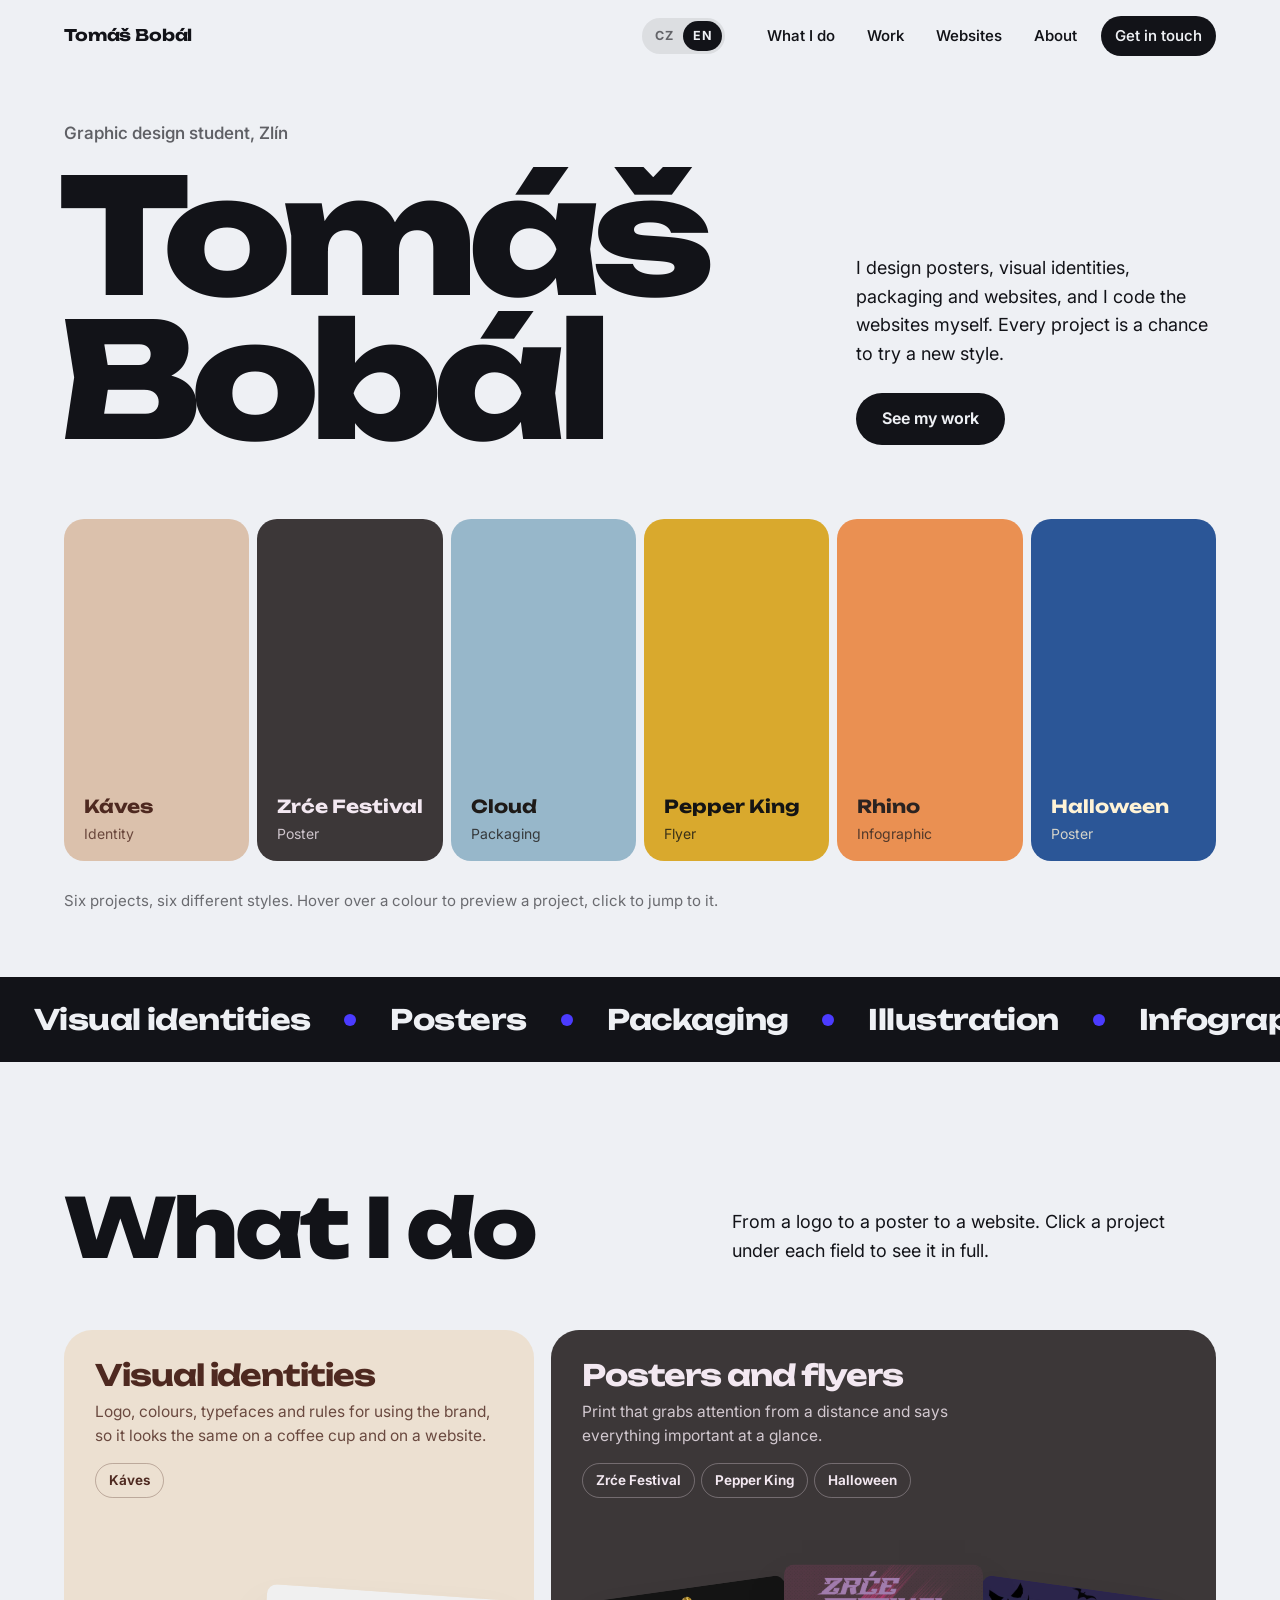
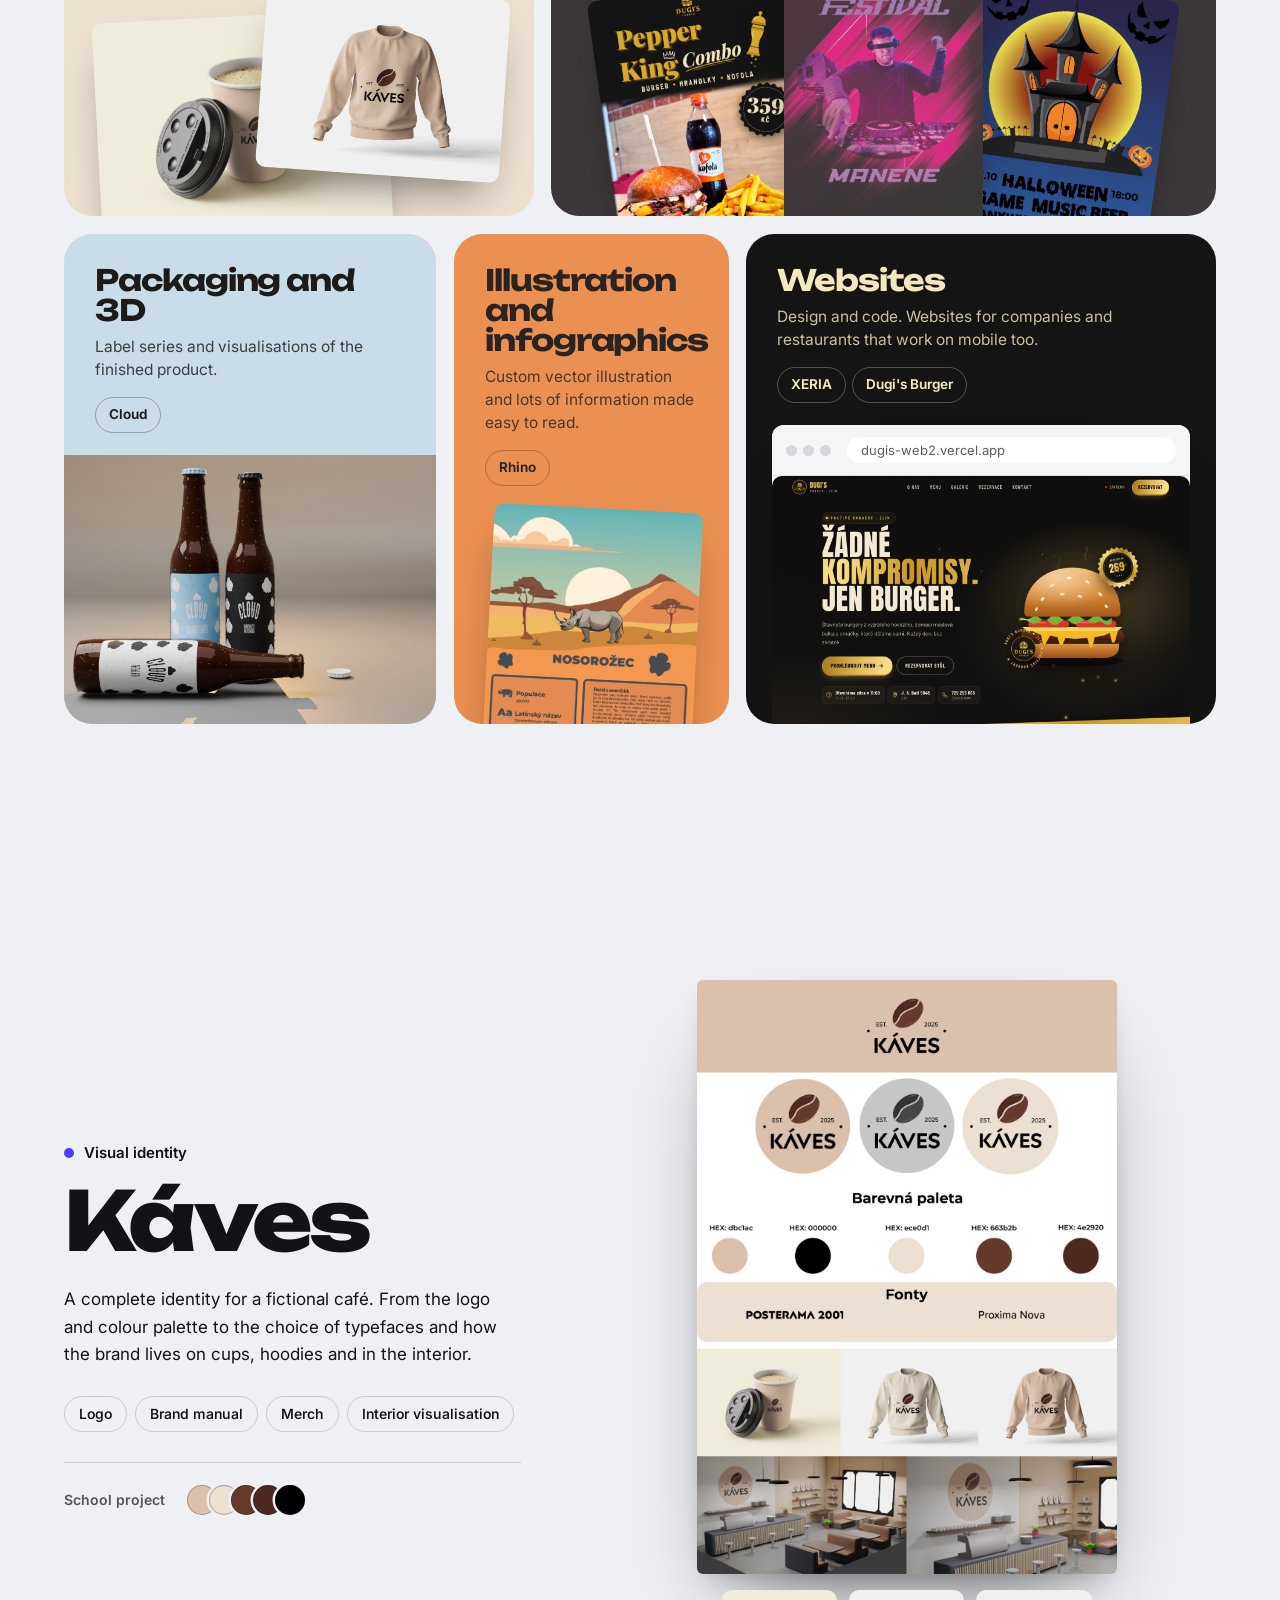
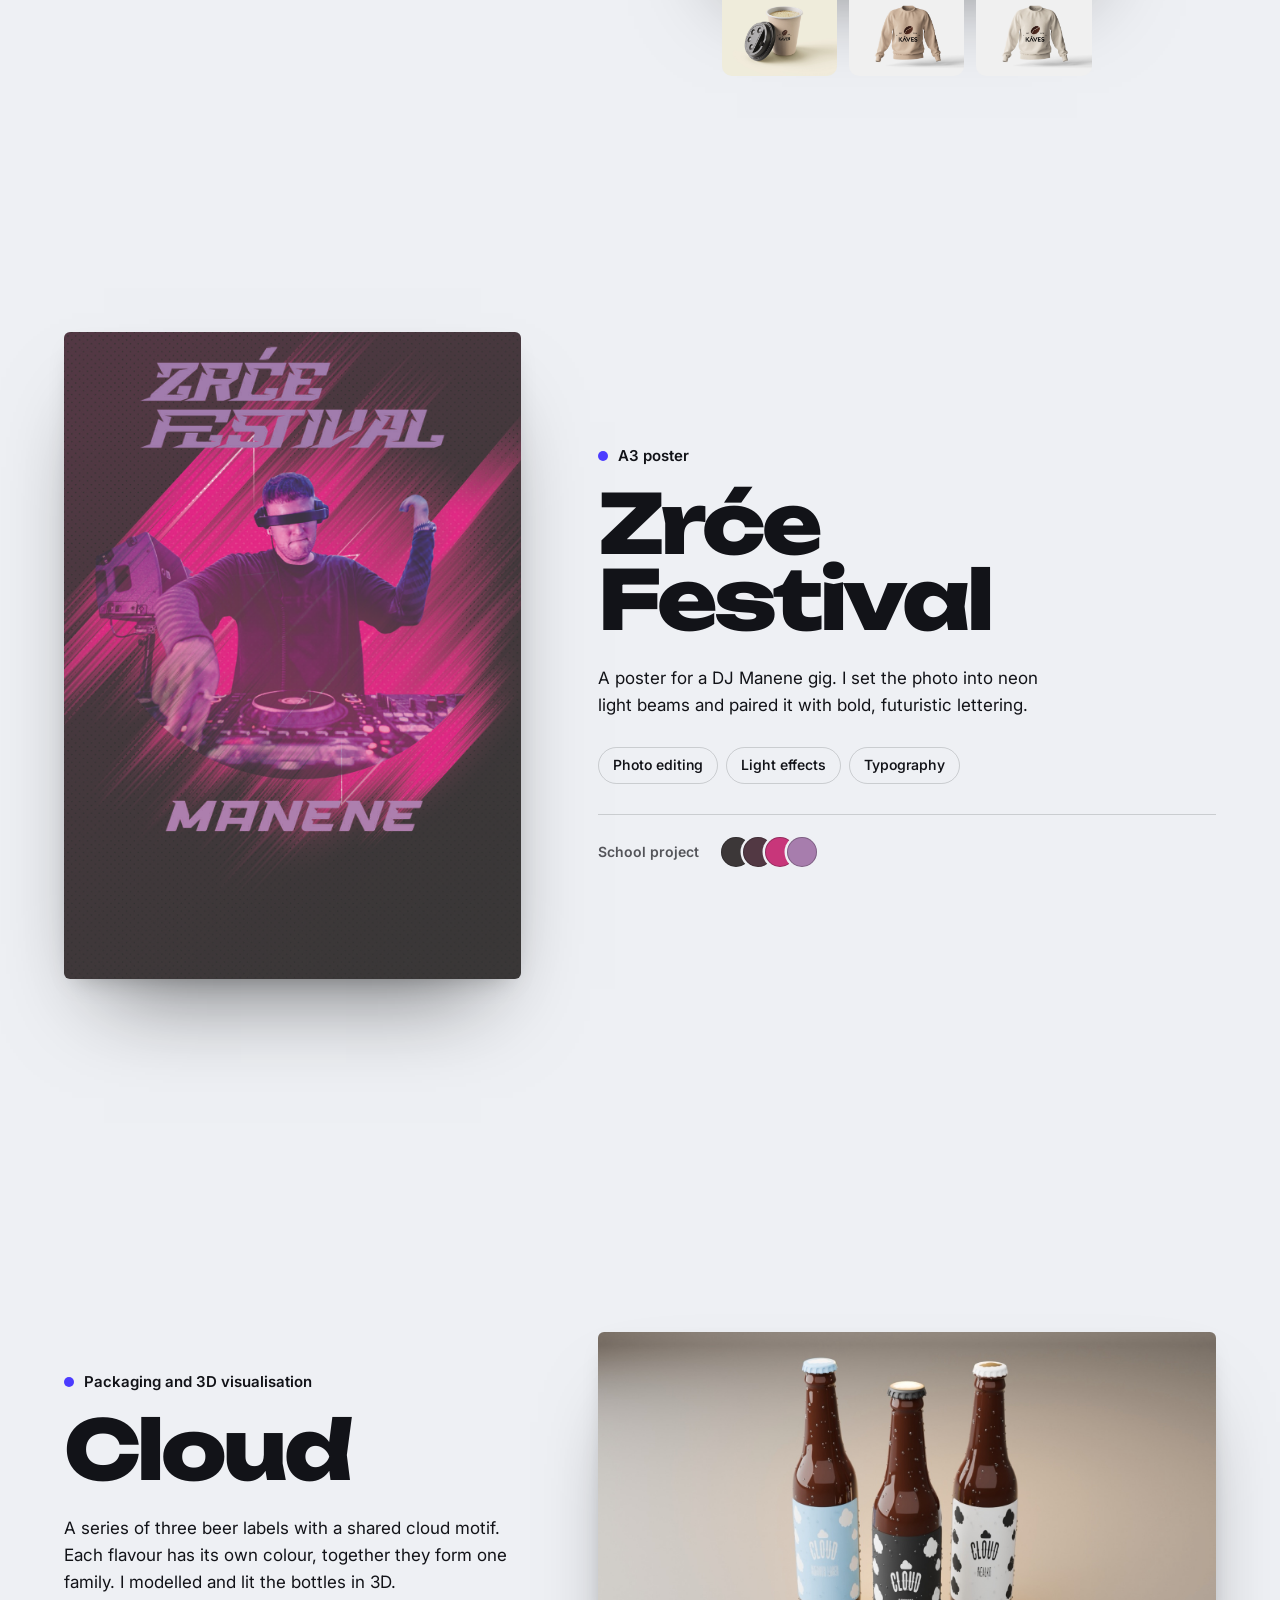
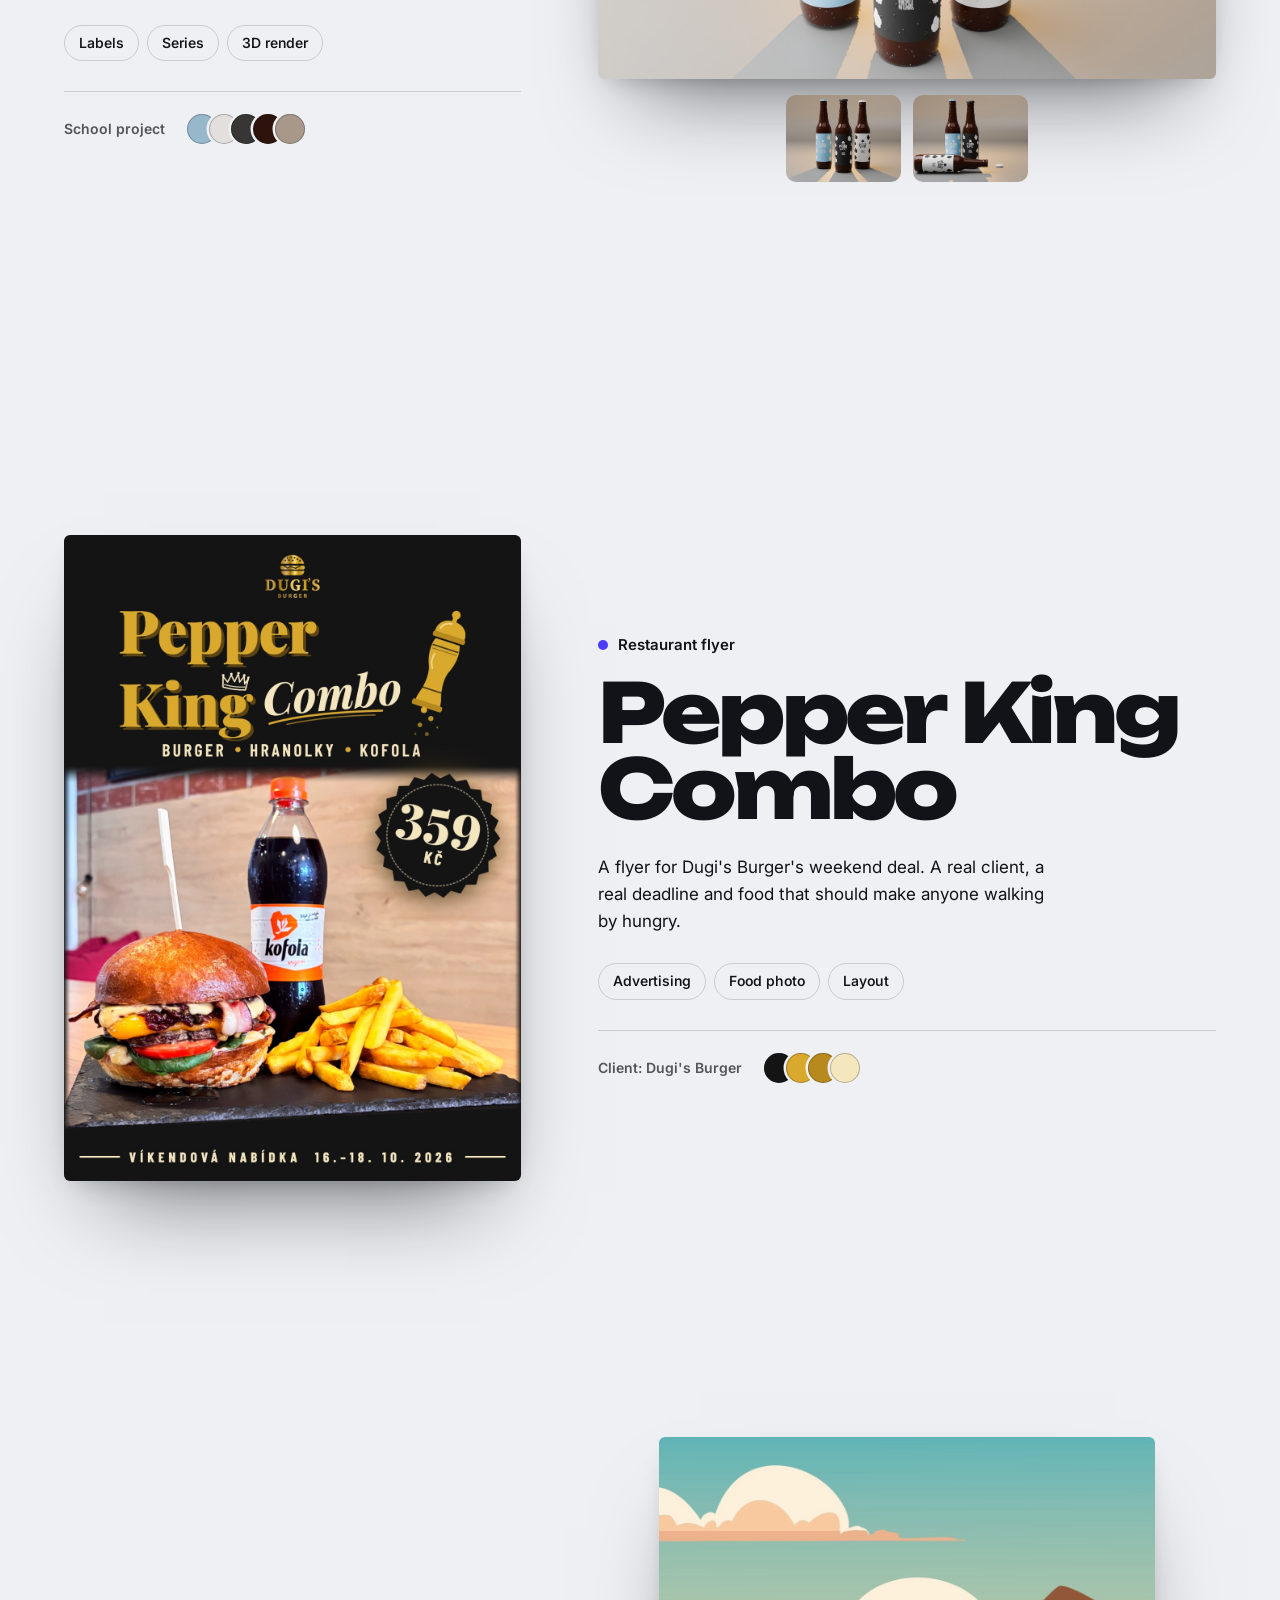
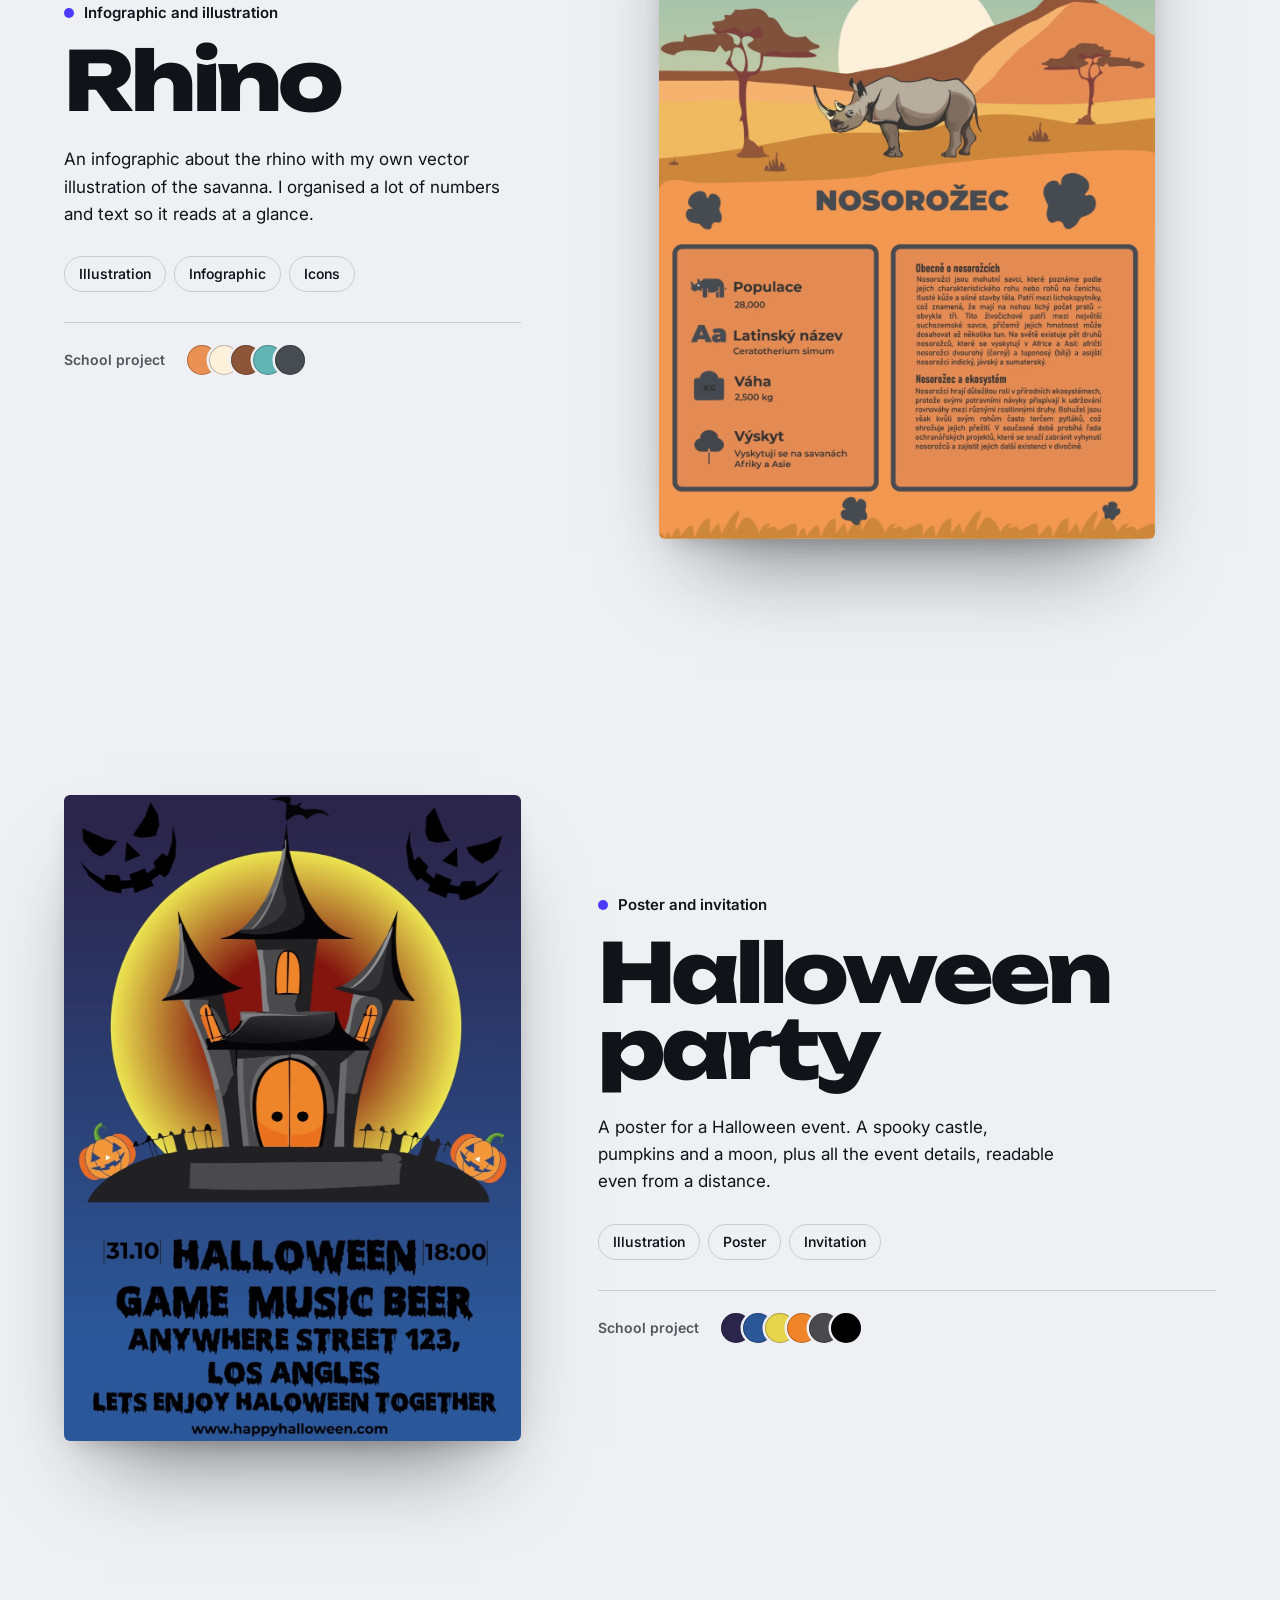
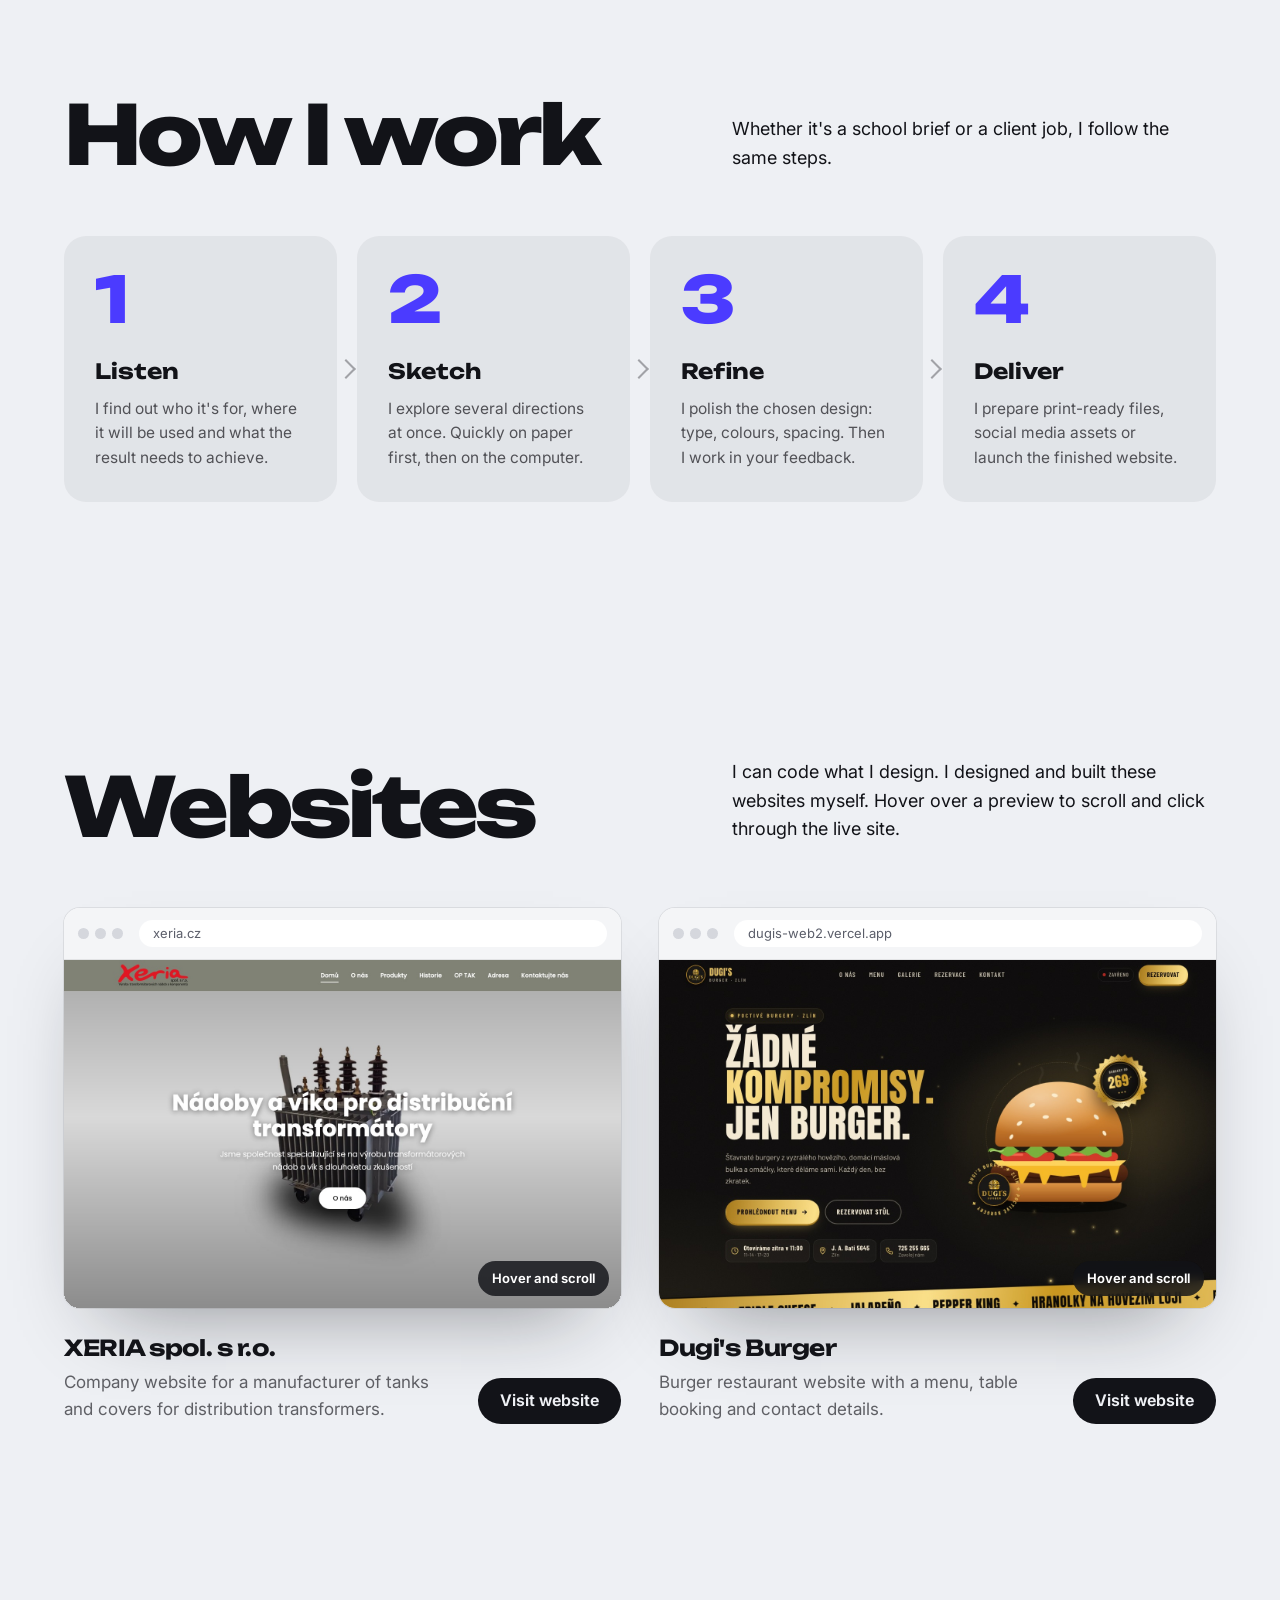
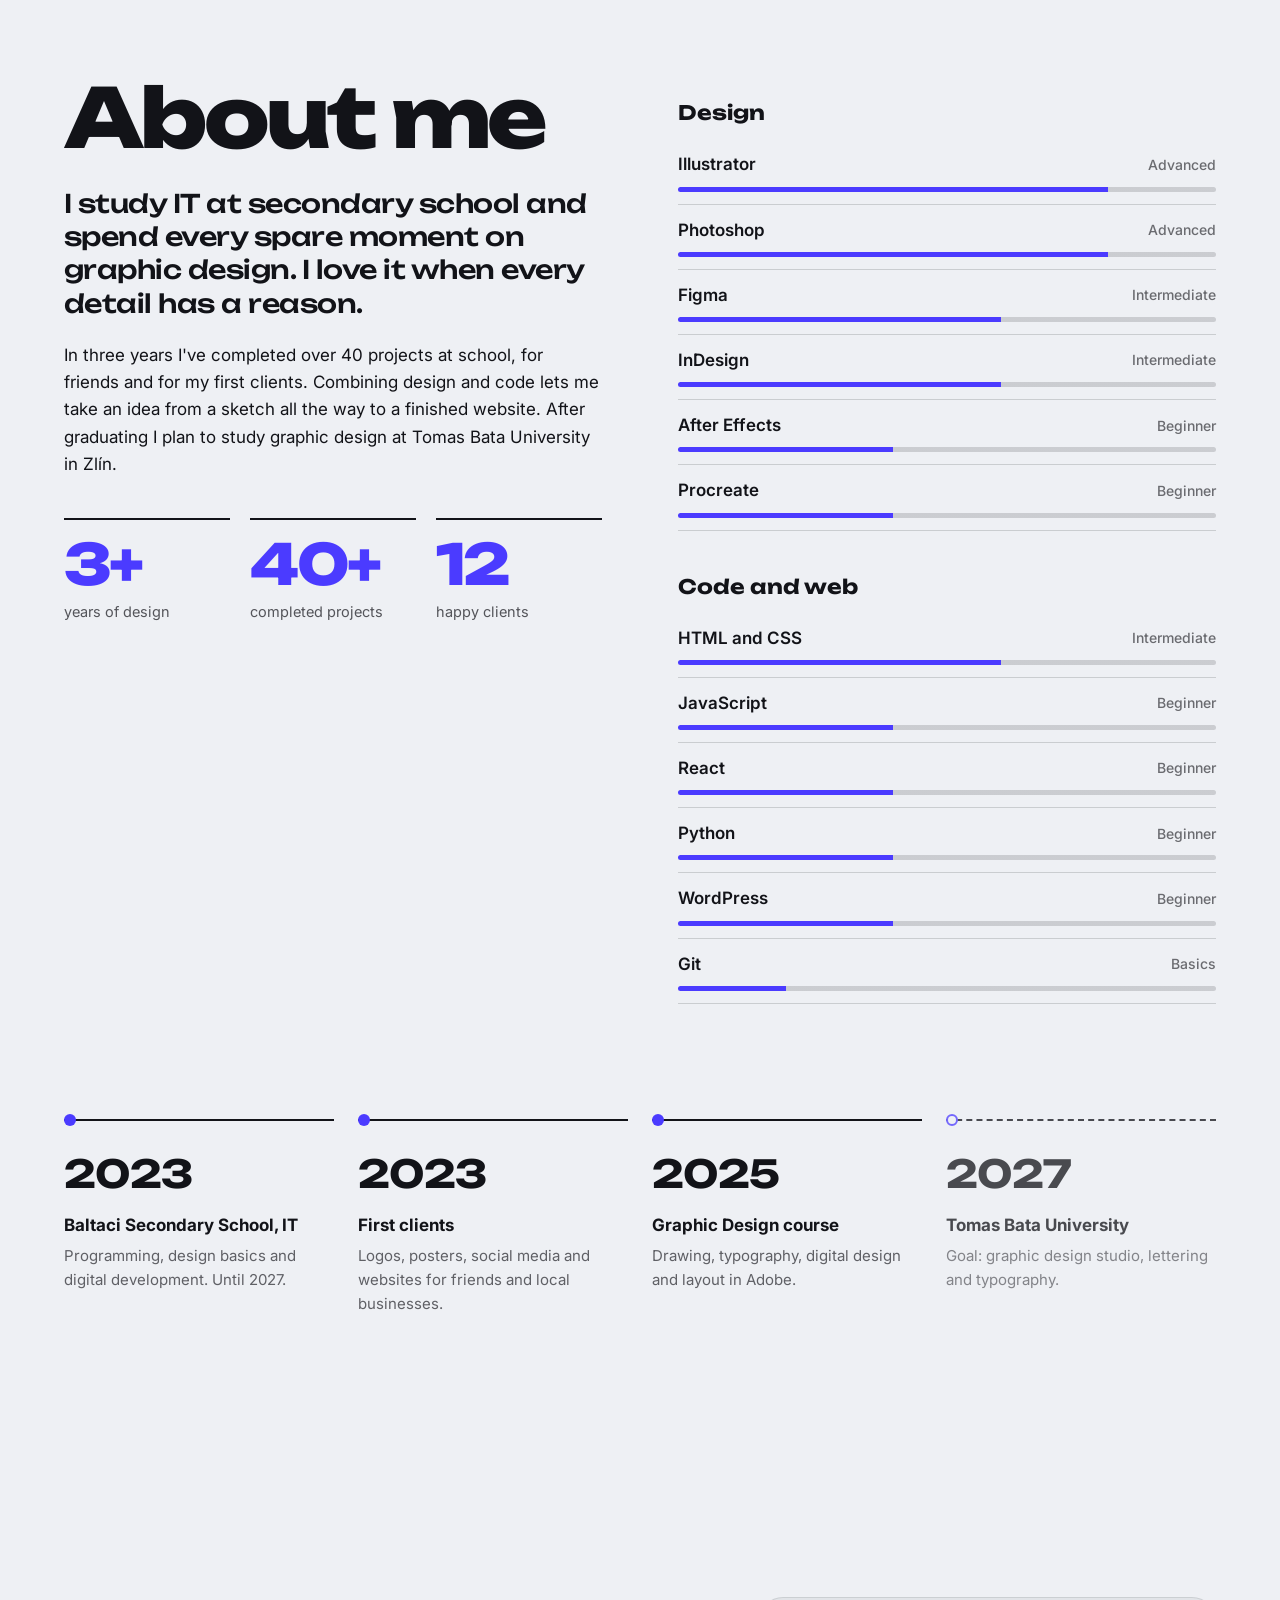
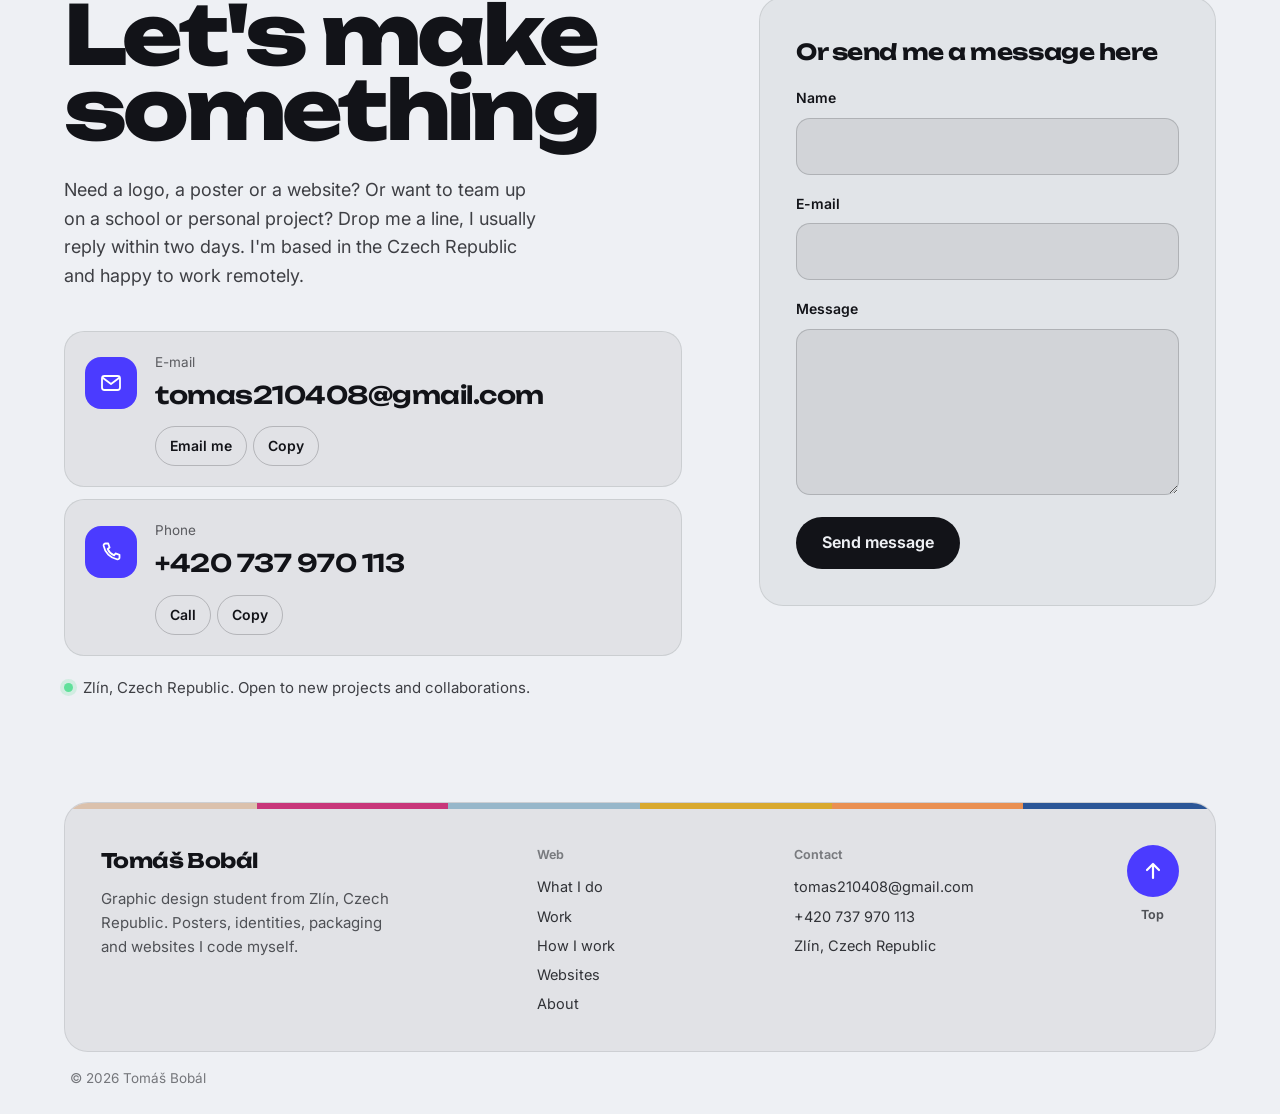
==== en.html @ 4ce82d26 "navigace + en_verze" ====
<!DOCTYPE html>
<html lang="en">
<head>
<meta charset="UTF-8">
<meta name="viewport" content="width=device-width, initial-scale=1.0, viewport-fit=cover">
<title>Tomáš Bobál — graphic design</title>
<meta name="description" content="Portfolio of Tomáš Bobál, a graphic design student from Zlín, Czech Republic: visual identities, posters, packaging and websites.">
<link rel="alternate" hreflang="cs" href="index.html">
<link rel="alternate" hreflang="en" href="en.html">
<link rel="preconnect" href="https://fonts.googleapis.com">
<link rel="preconnect" href="https://fonts.gstatic.com" crossorigin>
<link href="https://fonts.googleapis.com/css2?family=Unbounded:wght@300..900&family=Inter:wght@400..700&display=swap" rel="stylesheet">
<link rel="stylesheet" href="style.css?v=40">
</head>
<body>

<a class="skip" href="#prace">Skip to work</a>

<header class="top">
  <a class="brand" href="#uvod">Tomáš Bobál</a>
  <div class="lang" role="group" aria-label="Language">
    <a href="index.html" lang="cs" hreflang="cs">CZ</a>
    <a href="en.html" class="on" aria-current="true" lang="en">EN</a>
  </div>
  <nav class="nav" aria-label="Main navigation">
    <a href="#co-delam">What I do</a>
    <a href="#prace">Work</a>
    <a href="#weby">Websites</a>
    <a href="#o-mne">About</a>
    <a class="nav-cta" href="#kontakt">Get in touch</a>
  </nav>
</header>

<main>

<!-- ÚVOD -->
<section id="uvod" class="hero" data-bg="#EEF0F4" data-fg="#121318" data-accent="#4B3BFF">
  <div class="hero-top">
    <p class="hero-role">Graphic design student, Zlín</p>
    <h1 class="hero-name" aria-label="Tomáš Bobál">
      <span class="ln"><span>Tomáš</span></span>
      <span class="ln"><span>Bobál</span></span>
    </h1>
    <div class="hero-side">
      <p>I design posters, visual identities, packaging and websites, and I code the websites myself. Every project is a chance to try a new style.</p>
      <a href="#prace" class="btn">See my work</a>
    </div>
  </div>

  <div class="palette" aria-label="Quick project overview">
    <a class="swatch" href="#p-kaves"    style="--c:#DBC1AC; --t:#4E2920; --i:0"><img src="images/web/kaves-mikina1.jpg" alt="" loading="eager"><span class="sw-name">Káves</span><span class="sw-kind">Identity</span></a>
    <a class="swatch" href="#p-festival" style="--c:#3C3738; --t:#F3E8F1; --i:1"><img src="images/web/festival-plakat.jpg" alt=""><span class="sw-name">Zrće Festival</span><span class="sw-kind">Poster</span></a>
    <a class="swatch" href="#p-cloud"    style="--c:#97B7CA; --t:#1E1A18; --i:2"><img src="images/web/pivo1.jpg" alt=""><span class="sw-name">Cloud</span><span class="sw-kind">Packaging</span></a>
    <a class="swatch" href="#p-pepper"   style="--c:#D9A92D; --t:#141414; --i:3"><img src="images/web/pepper-king-combo.jpg" alt=""><span class="sw-name">Pepper King</span><span class="sw-kind">Flyer</span></a>
    <a class="swatch" href="#p-nosorozec" style="--c:#EA9052; --t:#2B2321; --i:4"><img src="images/web/infografika-nosorozec.jpg" alt=""><span class="sw-name">Rhino</span><span class="sw-kind">Infographic</span></a>
    <a class="swatch" href="#p-halloween" style="--c:#2B5697; --t:#FFF3D6; --i:5"><img src="images/web/halloween-plakat.jpg?v=40" alt=""><span class="sw-name">Halloween</span><span class="sw-kind">Poster</span></a>
  </div>
  <p class="palette-note">Six projects, six different styles. Hover over a colour to preview a project, click to jump to it.</p>
</section>

<div class="band" aria-hidden="true">
  <div class="band-track">
    <span>Visual identities</span><span>Posters</span><span>Packaging</span><span>Illustration</span><span>Infographics</span><span>Websites</span><span>Typography</span>
    <span>Visual identities</span><span>Posters</span><span>Packaging</span><span>Illustration</span><span>Infographics</span><span>Websites</span><span>Typography</span>
  </div>
</div>

<!-- CO DĚLÁM -->
<section id="co-delam" class="block" data-bg="#EEF0F4" data-fg="#121318" data-accent="#4B3BFF">
  <div class="block-head">
    <h2>What I do</h2>
    <p>From a logo to a poster to a website. Click a project under each field to see it in full.</p>
  </div>
  <div class="bento">
    <article class="tile t-identity" style="--c:#ECE0D1; --t:#4E2920">
      <div class="tile-text">
        <h3>Visual identities</h3>
        <p>Logo, colours, typefaces and rules for using the brand, so it looks the same on a coffee cup and on a website.</p>
        <div class="tile-links"><a href="#p-kaves">Káves</a></div>
      </div>
      <div class="tile-art" aria-hidden="true">
        <img class="a1" src="images/web/kaves-hrnek.jpg" alt="" loading="lazy">
        <img class="a2" src="images/web/kaves-mikina1.jpg" alt="" loading="lazy">
      </div>
    </article>

    <article class="tile t-posters" style="--c:#3C3738; --t:#F3E8F1">
      <div class="tile-text">
        <h3>Posters and flyers</h3>
        <p>Print that grabs attention from a distance and says everything important at a glance.</p>
        <div class="tile-links"><a href="#p-festival">Zrće Festival</a><a href="#p-pepper">Pepper King</a><a href="#p-halloween">Halloween</a></div>
      </div>
      <div class="tile-art" aria-hidden="true">
        <img class="a1" src="images/web/pepper-king-combo.jpg" alt="" loading="lazy">
        <img class="a2" src="images/web/festival-plakat.jpg" alt="" loading="lazy">
        <img class="a3" src="images/web/halloween-plakat.jpg?v=40" alt="" loading="lazy">
      </div>
    </article>

    <article class="tile t-pack" style="--c:#C9DCE7; --t:#1E1A18">
      <div class="tile-text">
        <h3>Packaging and 3D</h3>
        <p>Label series and visualisations of the finished product.</p>
        <div class="tile-links"><a href="#p-cloud">Cloud</a></div>
      </div>
      <div class="tile-art" aria-hidden="true"><img class="a1" src="images/web/pivo3.jpg" alt="" loading="lazy"></div>
    </article>

    <article class="tile t-illu" style="--c:#EA9052; --t:#2B2321">
      <div class="tile-text">
        <h3>Illustration and infographics</h3>
        <p>Custom vector illustration and lots of information made easy to read.</p>
        <div class="tile-links"><a href="#p-nosorozec">Rhino</a></div>
      </div>
      <div class="tile-art" aria-hidden="true"><img class="a1" src="images/web/infografika-nosorozec.jpg" alt="" loading="lazy"></div>
    </article>

    <article class="tile t-web" style="--c:#141414; --t:#F4E6BE">
      <div class="tile-text">
        <h3>Websites</h3>
        <p>Design and code. Websites for companies and restaurants that work on mobile too.</p>
        <div class="tile-links"><a href="#weby">XERIA</a><a href="#weby">Dugi's Burger</a></div>
      </div>
      <div class="tile-art">
        <div class="site mini">
          <div class="browser">
            <div class="browser-bar"><i></i><i></i><i></i><span class="b-url">dugis-web2.vercel.app</span></div>
            <div class="browser-view"><img class="shot" src="images/web/web-dugis.jpg?v=40" alt="Dugi's Burger website preview" loading="lazy"></div>
          </div>
        </div>
      </div>
    </article>
  </div>
</section>

<!-- PRÁCE -->
<div id="prace">

  <nav class="pnav" aria-label="Projects">
    <a href="#p-kaves" style="--c:#663B2B"><span>Káves</span></a>
    <a href="#p-festival" style="--c:#C8367A"><span>Zrće Festival</span></a>
    <a href="#p-cloud" style="--c:#97B7CA"><span>Cloud</span></a>
    <a href="#p-pepper" style="--c:#D9A92D"><span>Pepper King</span></a>
    <a href="#p-nosorozec" style="--c:#EA9052"><span>Rhino</span></a>
    <a href="#p-halloween" style="--c:#E5D64C"><span>Halloween</span></a>
  </nav>

  <section id="p-kaves" class="project" data-bg="#ECE0D1" data-fg="#4E2920" data-accent="#663B2B">
    <div class="p-text">
      <p class="p-kind">Visual identity</p>
      <h2>Káves</h2>
      <p class="p-desc">A complete identity for a fictional café. From the logo and colour palette to the choice of typefaces and how the brand lives on cups, hoodies and in the interior.</p>
      <ul class="p-tags"><li>Logo</li><li>Brand manual</li><li>Merch</li><li>Interior visualisation</li></ul>
      <div class="p-foot"><p class="p-type">School project</p><div class="p-palette" aria-label="Project colour palette"><span style="--s:#DBC1AC" title="#DBC1AC"></span><span style="--s:#ECE0D1" title="#ECE0D1"></span><span style="--s:#663B2B" title="#663B2B"></span><span style="--s:#4E2920" title="#4E2920"></span><span style="--s:#000000" title="#000000"></span></div></div>
    </div>
    <div class="p-media" data-gallery="images/web/kaves-logo-manual.jpg,images/web/kaves-hrnek.jpg,images/web/kaves-mikina1.jpg,images/web/kaves-mikina2.jpg" data-title="Káves">
      <button class="m-main portrait" data-index="0" aria-label="View the Káves brand manual full size"><img src="images/web/kaves-logo-manual.jpg" alt="Káves café brand manual" loading="lazy" width="1131" height="1600"></button>
      <div class="m-thumbs">
        <button data-index="1" aria-label="View the Káves cup"><img src="images/web/kaves-hrnek.jpg" alt="Káves coffee cup" loading="lazy"></button>
        <button data-index="2" aria-label="View the Káves hoodie"><img src="images/web/kaves-mikina1.jpg" alt="Káves hoodie" loading="lazy"></button>
        <button data-index="3" aria-label="View the second Káves hoodie"><img src="images/web/kaves-mikina2.jpg" alt="Káves hoodie, second colour" loading="lazy"></button>
      </div>
    </div>
  </section>

  <section id="p-festival" class="project flip" data-bg="#3C3738" data-fg="#F3E8F1" data-accent="#C8367A">
    <div class="p-text">
      <p class="p-kind">A3 poster</p>
      <h2>Zrće Festival</h2>
      <p class="p-desc">A poster for a DJ Manene gig. I set the photo into neon light beams and paired it with bold, futuristic lettering.</p>
      <ul class="p-tags"><li>Photo editing</li><li>Light effects</li><li>Typography</li></ul>
      <div class="p-foot"><p class="p-type">School project</p><div class="p-palette" aria-label="Project colour palette"><span style="--s:#3C3738" title="#3C3738"></span><span style="--s:#523843" title="#523843"></span><span style="--s:#C8367A" title="#C8367A"></span><span style="--s:#A77DAD" title="#A77DAD"></span></div></div>
    </div>
    <div class="p-media" data-gallery="images/web/festival-plakat.jpg" data-title="Zrće Festival">
      <button class="m-main portrait" data-index="0" aria-label="View the Zrće Festival poster full size"><img src="images/web/festival-plakat.jpg" alt="Zrće Festival poster, Manene" loading="lazy" width="1131" height="1600"></button>
    </div>
  </section>

  <section id="p-cloud" class="project wide" data-bg="#C9DCE7" data-fg="#1E1A18" data-accent="#2C130B">
    <div class="p-text">
      <p class="p-kind">Packaging and 3D visualisation</p>
      <h2>Cloud</h2>
      <p class="p-desc">A series of three beer labels with a shared cloud motif. Each flavour has its own colour, together they form one family. I modelled and lit the bottles in 3D.</p>
      <ul class="p-tags"><li>Labels</li><li>Series</li><li>3D render</li></ul>
      <div class="p-foot"><p class="p-type">School project</p><div class="p-palette" aria-label="Project colour palette"><span style="--s:#97B7CA" title="#97B7CA"></span><span style="--s:#E3DFDD" title="#E3DFDD"></span><span style="--s:#373635" title="#373635"></span><span style="--s:#2C130B" title="#2C130B"></span><span style="--s:#A79889" title="#A79889"></span></div></div>
    </div>
    <div class="p-media" data-gallery="images/web/pivo1.jpg,images/web/pivo2.jpg,images/web/pivo3.jpg" data-title="Cloud">
      <button class="m-main landscape" data-index="0" aria-label="View the Cloud bottles full size"><img src="images/web/pivo1.jpg" alt="Three Cloud beer bottles" loading="lazy" width="1600" height="900"></button>
      <div class="m-thumbs">
        <button data-index="1" aria-label="View the second angle"><img src="images/web/pivo2.jpg" alt="Cloud bottles, second angle" loading="lazy"></button>
        <button data-index="2" aria-label="View the third angle"><img src="images/web/pivo3.jpg" alt="Cloud bottles, third angle" loading="lazy"></button>
      </div>
    </div>
  </section>

  <section id="p-pepper" class="project flip" data-bg="#141414" data-fg="#F4E6BE" data-accent="#D9A92D">
    <div class="p-text">
      <p class="p-kind">Restaurant flyer</p>
      <h2>Pepper King Combo</h2>
      <p class="p-desc">A flyer for Dugi's Burger's weekend deal. A real client, a real deadline and food that should make anyone walking by hungry.</p>
      <ul class="p-tags"><li>Advertising</li><li>Food photo</li><li>Layout</li></ul>
      <div class="p-foot"><p class="p-type">Client: Dugi's Burger</p><div class="p-palette" aria-label="Project colour palette"><span style="--s:#141414" title="#141414"></span><span style="--s:#D9A92D" title="#D9A92D"></span><span style="--s:#B8891C" title="#B8891C"></span><span style="--s:#F4E7BE" title="#F4E7BE"></span></div></div>
    </div>
    <div class="p-media" data-gallery="images/web/pepper-king-combo.jpg" data-title="Pepper King Combo">
      <button class="m-main portrait" data-index="0" aria-label="View the Pepper King Combo flyer full size"><img src="images/web/pepper-king-combo.jpg" alt="Dugi's Burger flyer, Pepper King Combo" loading="lazy" width="1131" height="1600"></button>
    </div>
  </section>

  <section id="p-nosorozec" class="project" data-bg="#EA9052" data-fg="#2B2321" data-accent="#1F6F6F">
    <div class="p-text">
      <p class="p-kind">Infographic and illustration</p>
      <h2>Rhino</h2>
      <p class="p-desc">An infographic about the rhino with my own vector illustration of the savanna. I organised a lot of numbers and text so it reads at a glance.</p>
      <ul class="p-tags"><li>Illustration</li><li>Infographic</li><li>Icons</li></ul>
      <div class="p-foot"><p class="p-type">School project</p><div class="p-palette" aria-label="Project colour palette"><span style="--s:#EA9052" title="#EA9052"></span><span style="--s:#FDF1DB" title="#FDF1DB"></span><span style="--s:#8D5538" title="#8D5538"></span><span style="--s:#63B5B5" title="#63B5B5"></span><span style="--s:#474B52" title="#474B52"></span></div></div>
    </div>
    <div class="p-media" data-gallery="images/web/infografika-nosorozec.jpg" data-title="Rhino">
      <button class="m-main portrait" data-index="0" aria-label="View the Rhino infographic full size"><img src="images/web/infografika-nosorozec.jpg" alt="Rhino infographic" loading="lazy" width="1131" height="1600"></button>
    </div>
  </section>

  <section id="p-halloween" class="project flip" data-bg="#2B5697" data-fg="#FFF3D6" data-accent="#E5D64C">
    <div class="p-text">
      <p class="p-kind">Poster and invitation</p>
      <h2>Halloween party</h2>
      <p class="p-desc">A poster for a Halloween event. A spooky castle, pumpkins and a moon, plus all the event details, readable even from a distance.</p>
      <ul class="p-tags"><li>Illustration</li><li>Poster</li><li>Invitation</li></ul>
      <div class="p-foot"><p class="p-type">School project</p><div class="p-palette" aria-label="Project colour palette"><span style="--s:#2B254B" title="#2B254B"></span><span style="--s:#2B5697" title="#2B5697"></span><span style="--s:#E5D64C" title="#E5D64C"></span><span style="--s:#F08429" title="#F08429"></span><span style="--s:#4A494C" title="#4A494C"></span><span style="--s:#010102" title="#010102"></span></div></div>
    </div>
    <div class="p-media" data-gallery="images/web/halloween-plakat.jpg?v=40" data-title="Halloween party">
      <button class="m-main portrait" data-index="0" aria-label="View the Halloween party poster full size"><img src="images/web/halloween-plakat.jpg?v=40" alt="Halloween party poster" loading="lazy" width="1131" height="1600"></button>
    </div>
  </section>

</div>

<!-- JAK PRACUJU -->
<section id="postup" class="block process-block" data-bg="#EEF0F4" data-fg="#121318" data-accent="#4B3BFF">
  <div class="block-head">
    <h2>How I work</h2>
    <p>Whether it's a school brief or a client job, I follow the same steps.</p>
  </div>
  <ol class="process">
    <li><span class="step">1</span><h3>Listen</h3><p>I find out who it's for, where it will be used and what the result needs to achieve.</p></li>
    <li><span class="step">2</span><h3>Sketch</h3><p>I explore several directions at once. Quickly on paper first, then on the computer.</p></li>
    <li><span class="step">3</span><h3>Refine</h3><p>I polish the chosen design: type, colours, spacing. Then I work in your feedback.</p></li>
    <li><span class="step">4</span><h3>Deliver</h3><p>I prepare print-ready files, social media assets or launch the finished website.</p></li>
  </ol>
</section>

<!-- WEBY -->
<section id="weby" class="block" data-bg="#EEF0F4" data-fg="#121318" data-accent="#4B3BFF">
  <div class="block-head">
    <h2>Websites</h2>
    <p>I can code what I design. I designed and built these websites myself. Hover over a preview to scroll and click through the live site.</p>
  </div>
  <div class="sites">
    <article class="site" data-url="https://xeria.cz">
      <div class="browser">
        <div class="browser-bar"><i></i><i></i><i></i><span class="b-url"></span></div>
        <div class="browser-view"><span class="try-hint">Hover and scroll</span><img class="shot" src="images/web/web-xeria.jpg" alt="XERIA spol. s r.o. website preview" loading="lazy"></div>
      </div>
      <div class="site-info">
        <div>
          <h3>XERIA spol. s r.o.</h3>
          <p>Company website for a manufacturer of tanks and covers for distribution transformers.</p>
        </div>
        <a class="btn site-link" href="https://xeria.cz" target="_blank" rel="noopener">Visit website</a>
      </div>
    </article>
    <article class="site" data-url="https://dugis-web2.vercel.app">
      <div class="browser">
        <div class="browser-bar"><i></i><i></i><i></i><span class="b-url"></span></div>
        <div class="browser-view"><span class="try-hint">Hover and scroll</span><img class="shot" src="images/web/web-dugis.jpg?v=40" alt="Dugi's Burger website preview" loading="lazy"></div>
      </div>
      <div class="site-info">
        <div>
          <h3>Dugi's Burger</h3>
          <p>Burger restaurant website with a menu, table booking and contact details.</p>
        </div>
        <a class="btn site-link" href="https://dugis-web2.vercel.app" target="_blank" rel="noopener">Visit website</a>
      </div>
    </article>
  </div>
</section>

<!-- O MNĚ -->
<section id="o-mne" class="block" data-bg="#EEF0F4" data-fg="#121318" data-accent="#4B3BFF">
  <div class="about">
    <div class="about-lead">
      <h2>About me</h2>
      <p class="big">I study IT at secondary school and spend every spare moment on graphic design. I love it when every detail has a reason.</p>
      <p>In three years I've completed over 40 projects at school, for friends and for my first clients. Combining design and code lets me take an idea from a sketch all the way to a finished website. After graduating I plan to study graphic design at Tomas Bata University in Zlín.</p>
      <dl class="stats">
        <div><dt>3+</dt><dd>years of design</dd></div>
        <div><dt>40+</dt><dd>completed projects</dd></div>
        <div><dt>12</dt><dd>happy clients</dd></div>
      </dl>
    </div>

    <div class="skills">
      <div class="skill-group">
        <h3>Design</h3>
        <ul>
          <li style="--l:4"><span>Illustrator</span><b>Advanced</b></li>
          <li style="--l:4"><span>Photoshop</span><b>Advanced</b></li>
          <li style="--l:3"><span>Figma</span><b>Intermediate</b></li>
          <li style="--l:3"><span>InDesign</span><b>Intermediate</b></li>
          <li style="--l:2"><span>After Effects</span><b>Beginner</b></li>
          <li style="--l:2"><span>Procreate</span><b>Beginner</b></li>
        </ul>
      </div>
      <div class="skill-group">
        <h3>Code and web</h3>
        <ul>
          <li style="--l:3"><span>HTML and CSS</span><b>Intermediate</b></li>
          <li style="--l:2"><span>JavaScript</span><b>Beginner</b></li>
          <li style="--l:2"><span>React</span><b>Beginner</b></li>
          <li style="--l:2"><span>Python</span><b>Beginner</b></li>
          <li style="--l:2"><span>WordPress</span><b>Beginner</b></li>
          <li style="--l:1"><span>Git</span><b>Basics</b></li>
        </ul>
      </div>
    </div>
  </div>

  <ol class="timeline">
    <li><span class="t-when">2023</span><h4>Baltaci Secondary School, IT</h4><p>Programming, design basics and digital development. Until 2027.</p></li>
    <li><span class="t-when">2023</span><h4>First clients</h4><p>Logos, posters, social media and websites for friends and local businesses.</p></li>
    <li><span class="t-when">2025</span><h4>Graphic Design course</h4><p>Drawing, typography, digital design and layout in Adobe.</p></li>
    <li class="future"><span class="t-when">2027</span><h4>Tomas Bata University</h4><p>Goal: graphic design studio, lettering and typography.</p></li>
  </ol>
</section>

<!-- KONTAKT -->
<section id="kontakt" class="contact" data-bg="#121318" data-fg="#EEF0F4" data-accent="#8C80FF">
  <div class="contact-inner">
    <div class="contact-copy">
      <h2>Let's make something</h2>
      <p>Need a logo, a poster or a website? Or want to team up on a school or personal project? Drop me a line, I usually reply within two days. I'm based in the Czech Republic and happy to work remotely.</p>
      <div class="cards">
        <div class="ccard">
          <span class="cc-icon" aria-hidden="true"><svg viewBox="0 0 24 24"><rect x="3" y="5" width="18" height="14" rx="2.5"/><path d="m4 7 8 6 8-6"/></svg></span>
          <div class="cc-body">
            <span class="cc-label">E-mail</span>
            <a class="cc-value" href="mailto:tomas210408@gmail.com">tomas210408@gmail.com</a>
          </div>
          <div class="cc-actions">
            <a class="cc-btn" href="mailto:tomas210408@gmail.com">Email me</a>
            <button class="cc-btn copy" type="button" data-copy="tomas210408@gmail.com">Copy</button>
          </div>
        </div>
        <div class="ccard">
          <span class="cc-icon" aria-hidden="true"><svg viewBox="0 0 24 24"><path d="M6.6 3.5h2.6l1.4 4-2 1.4a12 12 0 0 0 6.5 6.5l1.4-2 4 1.4v2.6a2 2 0 0 1-2.2 2A17 17 0 0 1 4.6 5.7a2 2 0 0 1 2-2.2Z"/></svg></span>
          <div class="cc-body">
            <span class="cc-label">Phone</span>
            <a class="cc-value" href="tel:+420737970113">+420 737 970 113</a>
          </div>
          <div class="cc-actions">
            <a class="cc-btn" href="tel:+420737970113">Call</a>
            <button class="cc-btn copy" type="button" data-copy="+420737970113">Copy</button>
          </div>
        </div>
        <p class="cc-note"><span class="dot" aria-hidden="true"></span>Zlín, Czech Republic. Open to new projects and collaborations.</p>
      </div>
      <!-- Sociální sítě: doplň odkazy a odkomentuj
      <p class="socials"><a href="https://www.instagram.com/...">Instagram</a><a href="https://www.behance.net/...">Behance</a></p>
      -->
    </div>
    <form id="contactForm" class="form" novalidate>
      <p class="form-title">Or send me a message here</p>
      <!-- past na spamboty: skryté pole, člověk ho nevyplní -->
      <input type="text" name="_honey" class="honey" tabindex="-1" autocomplete="off" aria-hidden="true">
      <label>Name<input id="jmeno" name="jmeno" type="text" autocomplete="name" required></label>
      <label>E-mail<input id="email" name="email" type="email" autocomplete="email" required></label>
      <label>Message<textarea id="zprava" name="zprava" rows="5" required></textarea></label>
      <div class="form-foot">
        <button type="submit" class="btn">Send message</button>
        <span class="form-status" id="formStatus" role="status"></span>
      </div>
    </form>
  </div>
  <footer class="foot">
    <div class="foot-card">
      <!-- pruh z barev všech projektů -->
      <div class="foot-stripe" aria-hidden="true">
        <span style="--s:#DBC1AC"></span><span style="--s:#C8367A"></span><span style="--s:#97B7CA"></span>
        <span style="--s:#D9A92D"></span><span style="--s:#EA9052"></span><span style="--s:#2B5697"></span>
      </div>

      <div class="foot-grid">
        <div class="foot-about">
          <p class="foot-brand">Tomáš Bobál</p>
          <p>Graphic design student from Zlín, Czech Republic. Posters, identities, packaging and websites I code myself.</p>
        </div>
        <nav class="foot-col" aria-label="Footer">
          <p class="foot-title">Web</p>
          <a href="#co-delam">What I do</a>
          <a href="#prace">Work</a>
          <a href="#postup">How I work</a>
          <a href="#weby">Websites</a>
          <a href="#o-mne">About</a>
        </nav>
        <div class="foot-col">
          <p class="foot-title">Contact</p>
          <a href="mailto:tomas210408@gmail.com">tomas210408@gmail.com</a>
          <a href="tel:+420737970113">+420 737 970 113</a>
          <span>Zlín, Czech Republic</span>
        </div>
        <a class="to-top" href="#uvod" aria-label="Back to top">
          <svg viewBox="0 0 24 24" aria-hidden="true"><path d="M12 19V5M6 11l6-6 6 6"/></svg>
          <span>Top</span>
        </a>
      </div>
    </div>

    <div class="foot-bottom">
      <span>© 2026 Tomáš Bobál</span>
    </div>
  </footer>
</section>

</main>

<!-- Mobilní navigace: plovoucí lišta dole -->
<nav class="tabbar" id="tabbar" aria-label="Navigation">
  <span class="tab-pill" aria-hidden="true"></span>
  <a href="#co-delam" data-tab="co-delam">
    <svg viewBox="0 0 24 24" aria-hidden="true"><rect x="4" y="4" width="7" height="7" rx="2"/><rect x="13" y="4" width="7" height="7" rx="2"/><rect x="4" y="13" width="7" height="7" rx="2"/><rect x="13" y="13" width="7" height="7" rx="2"/></svg>
    <span>What I do</span>
  </a>
  <a href="#prace" data-tab="prace">
    <svg viewBox="0 0 24 24" aria-hidden="true"><rect x="3.5" y="4.5" width="17" height="15" rx="2.5"/><circle cx="9" cy="10" r="1.8"/><path d="m4 17 5-4.5 4 3.5 2.5-2 4.5 4"/></svg>
    <span>Work</span>
  </a>
  <a href="#weby" data-tab="weby">
    <svg viewBox="0 0 24 24" aria-hidden="true"><rect x="3" y="4.5" width="18" height="15" rx="2.5"/><path d="M3 9h18"/><circle cx="6" cy="6.8" r=".6"/><circle cx="8.3" cy="6.8" r=".6"/></svg>
    <span>Websites</span>
  </a>
  <a href="#o-mne" data-tab="o-mne">
    <svg viewBox="0 0 24 24" aria-hidden="true"><circle cx="12" cy="8.5" r="3.8"/><path d="M4.5 20c1.2-4 4.2-5.8 7.5-5.8s6.3 1.8 7.5 5.8"/></svg>
    <span>About</span>
  </a>
  <a href="#kontakt" data-tab="kontakt">
    <svg viewBox="0 0 24 24" aria-hidden="true"><rect x="3" y="5" width="18" height="14" rx="2.5"/><path d="m4 7 8 6 8-6"/></svg>
    <span>Contact</span>
  </a>
</nav>

<div class="cursor" id="cursor" aria-hidden="true">View</div>

<div class="lightbox" id="lightbox" role="dialog" aria-modal="true" aria-label="Work preview" hidden>
  <button class="lb-close" aria-label="Close">Close</button>
  <button class="lb-nav prev" aria-label="Previous image">‹</button>
  <figure>
    <img alt="">
    <figcaption><span class="lb-title"></span><span class="lb-count"></span></figcaption>
  </figure>
  <button class="lb-nav next" aria-label="Next image">›</button>
</div>

<script src="script.js?v=40"></script>
</body>
</html>
---- style.css ----
/* =========================================================
   Tomáš Bobál — portfolio
   Koncept: web se přebarvuje podle projektu, který máš právě
   před sebou. Pozadí, text i akcenty přebírají paletu dané
   práce, takže je hned vidět, kolik různých stylů zvládnu.
   Barvy každé sekce jsou v HTML v atributech data-bg/fg/accent.
   ========================================================= */

:root{
  --bg:#EEF0F4;
  --fg:#121318;
  --accent:#4B3BFF;
  --display:'Unbounded', system-ui, sans-serif;
  --body:'Inter', system-ui, sans-serif;
  --gutter:clamp(18px, 5vw, 80px);
  --max:1440px;
  --ease:cubic-bezier(.2,.8,.2,1);
  --line:color-mix(in srgb, var(--fg) 16%, transparent);
}

*{box-sizing:border-box;}
html{scroll-behavior:smooth;}
body{
  margin:0;
  background:var(--bg);
  color:var(--fg);
  font-family:var(--body);
  font-size:17px;
  line-height:1.6;
  -webkit-font-smoothing:antialiased;
  overflow-x:hidden;
  transition:background-color .8s var(--ease), color .8s var(--ease);
}
img{display:block; max-width:100%; height:auto;}
a{color:inherit;}
h1,h2,h3,h4,p{margin:0;}
button{font:inherit; color:inherit;}
:focus-visible{outline:3px solid var(--accent); outline-offset:3px;}

.skip{position:absolute; left:-999px; top:8px; z-index:100; background:var(--fg); color:var(--bg); padding:8px 14px;}
.skip:focus{left:8px;}

.btn{
  display:inline-flex; align-items:center; justify-content:center;
  min-height:52px; padding:0 26px; border:0; border-radius:999px;
  background:var(--fg); color:var(--bg);
  font-weight:650; font-size:16px; text-decoration:none; cursor:pointer;
  transition:background-color .25s, color .25s, transform .25s var(--ease);
}
.btn:hover{background:var(--accent); color:#fff; transform:translateY(-2px);}

/* ---------- hlavička ---------- */
.top{
  position:fixed; top:0; left:0; right:0; z-index:50;
  display:flex; align-items:center; justify-content:space-between; gap:20px;
  height:72px; padding:0 var(--gutter);
  transition:background-color .4s, backdrop-filter .4s;
}
.top.scrolled{
  background:color-mix(in srgb, var(--bg) 82%, transparent);
  backdrop-filter:blur(14px); -webkit-backdrop-filter:blur(14px);
}
.brand{font-family:var(--display); font-weight:700; font-size:16px; text-decoration:none; letter-spacing:-.01em;}
/* přepínač jazyka CZ / EN */
.lang{
  display:flex; padding:3px; border-radius:999px; margin-left:auto; margin-right:8px;
  background:color-mix(in srgb, var(--fg) 8%, transparent);
}
.lang a{
  min-width:38px; padding:5px 10px; border-radius:999px; text-align:center;
  font-size:12.5px; font-weight:700; letter-spacing:.04em; text-decoration:none;
  opacity:.6; transition:background-color .25s, color .25s, opacity .25s;
}
.lang a:hover{opacity:1;}
.lang a.on{background:var(--fg); color:var(--bg); opacity:1;}
.nav{display:flex; align-items:center; gap:4px;}
.nav a{padding:8px 14px; border-radius:999px; text-decoration:none; font-weight:550; font-size:15px; transition:background-color .2s;}
.nav a:hover{background:var(--line);}
.nav .nav-cta{background:var(--fg); color:var(--bg); margin-left:6px;}
.nav .nav-cta:hover{background:var(--accent); color:#fff;}

/* ---------- úvod ---------- */
.hero{
  max-width:var(--max); margin:0 auto;
  min-height:100svh;
  padding:120px var(--gutter) 64px;
  display:flex; flex-direction:column; justify-content:flex-end; gap:clamp(36px,5vw,64px);
}
.hero-top{
  display:grid; grid-template-columns:minmax(0,1fr) minmax(260px,360px);
  grid-template-areas:"role role" "name side";
  align-items:end; gap:20px clamp(24px,4vw,64px);
}
.hero-role{grid-area:role; font-weight:550; color:color-mix(in srgb, var(--fg) 65%, transparent);}
.hero-name{
  grid-area:name;
  font-family:var(--display); font-weight:800;
  font-size:clamp(64px, 12.5vw, 210px); line-height:.86; letter-spacing:-.055em;
  margin-left:-.04em;
}
.hero-name .ln{display:block; overflow:hidden; padding-bottom:.04em;}
.hero-name .ln > span{display:block; animation:rise 1s var(--ease) both;}
.hero-name .ln + .ln > span{animation-delay:.12s;}
@keyframes rise{from{transform:translateY(105%);}}
.hero-side{grid-area:side; padding-bottom:.6em;}
.hero-side p{font-size:18px; margin-bottom:24px;}

/* pás barev z projektů */
.palette{display:flex; gap:8px; height:clamp(260px, 38vh, 440px);}
.swatch{
  position:relative; flex:1 1 0; min-width:0; overflow:hidden;
  border-radius:20px; background:var(--c); color:var(--t);
  text-decoration:none;
  transition:flex-grow .7s var(--ease);
  animation:swatch-in .9s var(--ease) both;
  animation-delay:calc(.35s + var(--i) * .07s);
}
@keyframes swatch-in{from{transform:translateY(40px); opacity:0;}}
.swatch img{
  position:absolute; inset:0; width:100%; height:100%; object-fit:cover; object-position:center 30%;
  opacity:0; transform:scale(1.12);
  transition:opacity .5s, transform .9s var(--ease);
}
.swatch::after{ /* ztmavení pod popiskem, ať je čitelný i přes fotku */
  content:""; position:absolute; inset:auto 0 0 0; height:50%;
  background:linear-gradient(transparent, color-mix(in srgb, var(--c) 92%, transparent));
  opacity:0; transition:opacity .5s;
}
.sw-name, .sw-kind{position:absolute; left:20px; right:14px; z-index:1; white-space:nowrap; overflow:hidden; text-overflow:ellipsis;}
.sw-name{bottom:40px; font-family:var(--display); font-weight:700; font-size:clamp(15px,1.4vw,20px);}
.sw-kind{bottom:16px; font-size:14px; opacity:.8;}
.palette:hover .swatch, .palette:focus-within .swatch{flex-grow:.6;}
.palette .swatch:hover, .palette .swatch:focus-visible{flex-grow:3.4;}
.swatch:hover img, .swatch:focus-visible img{opacity:1; transform:scale(1);}
.swatch:hover::after, .swatch:focus-visible::after{opacity:1;}
.palette-note{font-size:15px; color:color-mix(in srgb, var(--fg) 60%, transparent); margin-top:-36px;}

/* ---------- projekty ---------- */
.project{
  max-width:var(--max); margin:0 auto;
  min-height:100vh;
  padding:clamp(96px,10vw,140px) var(--gutter);
  display:grid; grid-template-columns:minmax(0,.85fr) minmax(0,1.15fr);
  align-items:center; gap:clamp(36px,6vw,110px);
}
.project.flip .p-media{order:-1;}
.p-kind{display:flex; align-items:center; gap:10px; font-weight:600; font-size:15px; margin-bottom:18px;}
.p-kind::before{content:""; width:10px; height:10px; border-radius:50%; background:var(--accent); transition:background-color .8s;}
.project h2{
  font-family:var(--display); font-weight:800;
  font-size:clamp(46px, 6.4vw, 104px); line-height:.92; letter-spacing:-.045em;
  margin-bottom:28px;
}
.p-desc{font-size:clamp(17px,1.3vw,19px); max-width:42ch;}
.p-tags{list-style:none; margin:28px 0 0; padding:0; display:flex; flex-wrap:wrap; gap:8px;}
.p-tags li{padding:6px 14px; border:1.5px solid var(--line); border-radius:999px; font-size:14px; font-weight:550;}

.p-media{display:flex; flex-direction:column; align-items:center; gap:16px;}
.m-main{
  display:block; padding:0; border:0; background:none; cursor:zoom-in;
  border-radius:6px; overflow:hidden;
  box-shadow:0 50px 90px -40px rgba(0,0,0,.55), 0 10px 24px -12px rgba(0,0,0,.25);
  transition:transform .6s var(--ease);
}
.m-main:hover{transform:translateY(-6px) scale(1.01);}
.m-main.portrait img{max-height:78vh; width:auto;}
.p-media:has(.m-thumbs) .m-main.portrait img{max-height:66vh;}
.m-main.landscape{width:100%;}
.m-main.landscape img{width:100%;}
.m-thumbs{display:flex; gap:12px; justify-content:center; flex-wrap:wrap;}
.m-thumbs button{
  width:clamp(84px,9vw,128px); aspect-ratio:4/3; padding:0; border:0; border-radius:10px; overflow:hidden; cursor:zoom-in;
  outline:2px solid transparent; outline-offset:3px; transition:outline-color .2s, transform .3s var(--ease);
}
.m-thumbs button:hover{outline-color:var(--accent); transform:translateY(-3px);}
.m-thumbs img{width:100%; height:100%; object-fit:cover;}

/* vjezd obrázku, když se projekt objeví */
.js .project .p-media, .js .project .p-text{transition:opacity .9s var(--ease), transform .9s var(--ease);}
.js .project:not(.seen) .p-media{opacity:0; transform:translateY(60px);}
.js .project:not(.seen) .p-text{opacity:0; transform:translateY(24px);}

/* kurzor „Zobrazit“ nad obrázky */
.cursor{
  position:fixed; left:0; top:0; z-index:90; pointer-events:none;
  padding:10px 18px; border-radius:999px;
  background:var(--fg); color:var(--bg);
  font-weight:650; font-size:14px;
  opacity:0; transform:translate(-50%,-50%) scale(.5);
  transition:opacity .2s, transform .25s var(--ease);
}
.cursor.on{opacity:1; transform:translate(-50%,-50%) scale(1);}
/* nad obrázky schovat systémový kurzor, ukazuje se jen bublina „Zobrazit“ */
.cursor-hidden .m-main, .cursor-hidden .m-main *{cursor:none;}

/* ---------- obecný blok ---------- */
.block{max-width:var(--max); margin:0 auto; padding:clamp(96px,10vw,150px) var(--gutter);}
.block-head{display:grid; grid-template-columns:minmax(0,1fr) minmax(0,1fr); align-items:end; gap:24px; margin-bottom:clamp(40px,5vw,72px);}
.block h2, .about h2{
  font-family:var(--display); font-weight:800;
  font-size:clamp(46px, 6.4vw, 104px); line-height:.92; letter-spacing:-.045em;
}
.block-head p{max-width:44ch; justify-self:end; font-size:18px;}

/* weby */
.sites{display:grid; grid-template-columns:repeat(2, minmax(0,1fr)); gap:clamp(24px,3vw,44px);}
.browser{
  display:block; text-decoration:none;
  border-radius:16px; overflow:hidden; background:#fff;
  box-shadow:0 40px 80px -40px rgba(18,19,24,.45), 0 0 0 1px rgba(18,19,24,.08);
}
.browser-bar{display:flex; align-items:center; gap:6px; padding:12px 14px; background:#F4F5F7; border-bottom:1px solid rgba(18,19,24,.08);}
.browser-bar i{width:11px; height:11px; border-radius:50%; background:#D5D7DD;}
.live{display:inline-flex; align-items:center; gap:6px; margin-left:8px; font-size:12px; font-weight:700; color:#D92D2D;}
.live::before{content:""; width:8px; height:8px; border-radius:50%; background:#D92D2D; animation:pulse 1.6s ease-in-out infinite;}
@keyframes pulse{50%{opacity:.25;}}
.b-url{margin-left:10px; flex:1; font-size:13px; color:#5B5E6A; background:#fff; padding:3px 14px; border-radius:999px; white-space:nowrap; overflow:hidden; text-overflow:ellipsis;}
.browser-view{position:relative; aspect-ratio:16/10; overflow:hidden; background:#F4F5F7;}
.browser-view iframe{position:absolute; top:0; left:0; z-index:1; width:1440px; height:900px; border:0; transform-origin:0 0; background:transparent;}
/* nápověda „Najeď a scrolluj“, zmizí, jakmile je myš nad náhledem */
.try-hint{
  position:absolute; z-index:2; right:12px; bottom:12px; pointer-events:none;
  padding:7px 14px; border-radius:999px;
  background:rgba(18,19,24,.82); color:#fff; font-size:13px; font-weight:650;
  backdrop-filter:blur(6px); -webkit-backdrop-filter:blur(6px);
  transition:opacity .25s;
}
.browser:hover .try-hint{opacity:0;}
.browser:hover{box-shadow:0 40px 80px -40px rgba(18,19,24,.45), 0 0 0 2px var(--accent);}
.browser-view .shot{position:absolute; inset:0; width:100%; height:100%; object-fit:cover; object-position:top;}
.site-placeholder{position:absolute; inset:0; display:grid; place-items:center; color:#5B5E6A;}
.site-info{display:flex; justify-content:space-between; align-items:flex-end; gap:20px; margin-top:22px;}
.site-info .btn{flex-shrink:0; min-height:46px; padding:0 22px;}
.site-info h3{font-family:var(--display); font-weight:700; font-size:22px; letter-spacing:-.02em; margin-bottom:4px;}
.site-info p{color:color-mix(in srgb, var(--fg) 65%, transparent);}

/* o mně */
.about{display:grid; grid-template-columns:minmax(0,1fr) minmax(0,1fr); gap:clamp(40px,6vw,110px);}
.about-lead h2{margin-bottom:32px;}
.about-lead .big{font-family:var(--display); font-weight:500; font-size:clamp(21px,2vw,28px); line-height:1.3; letter-spacing:-.02em; margin-bottom:22px;}
.about-lead p:last-child{max-width:52ch; color:color-mix(in srgb, var(--fg) 75%, transparent);}
.skills{display:grid; gap:40px; align-content:start; padding-top:clamp(0px,1.4vw,20px);}
.skill-group h3{font-family:var(--display); font-weight:700; font-size:20px; margin-bottom:10px;}
.skill-group ul{list-style:none; margin:0; padding:0;}
.skill-group li{
  display:grid; grid-template-columns:1fr auto; align-items:center; gap:8px 16px;
  padding:12px 0; border-bottom:1px solid var(--line);
}
.skill-group li span{font-weight:600;}
.skill-group li b{font-weight:500; font-size:14px; color:color-mix(in srgb, var(--fg) 60%, transparent);}
.skill-group li::after{
  content:""; grid-column:1 / -1; height:5px; border-radius:5px;
  background:linear-gradient(90deg, var(--accent) calc(var(--l) * 20%), var(--line) 0);
}

.timeline{
  list-style:none; margin:clamp(80px,9vw,130px) 0 0; padding:0;
  display:grid; grid-template-columns:repeat(4, minmax(0,1fr)); gap:24px;
}
.timeline li{padding-top:22px; border-top:2px solid var(--fg); position:relative;}
.timeline li::before{content:""; position:absolute; top:-7px; left:0; width:12px; height:12px; border-radius:50%; background:var(--accent);}
.timeline .future{border-top-style:dashed; opacity:.75;}
.timeline .future::before{background:var(--bg); border:2px solid var(--accent); box-sizing:border-box;}
.t-when{display:block; font-family:var(--display); font-weight:700; font-size:clamp(28px,3vw,40px); letter-spacing:-.03em; margin-bottom:8px;}
.timeline h4{font-size:17px; font-weight:700; margin-bottom:4px;}
.timeline p{font-size:15px; color:color-mix(in srgb, var(--fg) 65%, transparent);}

/* ---------- kontakt ---------- */
.contact-inner{
  max-width:var(--max); margin:0 auto;
  padding:clamp(110px,12vw,170px) var(--gutter) clamp(64px,8vw,110px);
  display:grid; grid-template-columns:minmax(0,1.15fr) minmax(0,.85fr); gap:clamp(40px,6vw,110px); align-items:start;
}
.contact h2{
  font-family:var(--display); font-weight:800;
  font-size:clamp(46px, 6.4vw, 104px); line-height:.92; letter-spacing:-.045em;
  max-width:10ch; margin-bottom:28px;
}
.contact-copy > p{max-width:44ch; font-size:18px; opacity:.8;}
.cards{display:grid; gap:12px; margin-top:40px; max-width:620px;}
.ccard{
  display:grid; grid-template-columns:auto minmax(0,1fr); align-items:center; gap:12px 18px;
  padding:20px; border-radius:20px;
  background:color-mix(in srgb, var(--fg) 6%, transparent);
  border:1.5px solid color-mix(in srgb, var(--fg) 10%, transparent);
  transition:border-color .25s, background-color .25s;
}
.ccard:hover{border-color:var(--accent); background:color-mix(in srgb, var(--fg) 9%, transparent);}
.cc-icon{
  display:grid; place-items:center; width:52px; height:52px; border-radius:16px;
  background:var(--accent); color:#fff;
}
.cc-icon svg{width:24px; height:24px; fill:none; stroke:currentColor; stroke-width:1.8; stroke-linecap:round; stroke-linejoin:round;}
.cc-body{min-width:0;}
.cc-label{display:block; font-size:13.5px; opacity:.65; margin-bottom:2px;}
.cc-value{
  display:block; font-family:var(--display); font-weight:600;
  font-size:clamp(18px,1.9vw,26px); letter-spacing:-.02em; text-decoration:none;
  overflow-wrap:anywhere;
}
.cc-value:hover{color:var(--accent);}
.cc-actions{grid-column:2; display:flex; flex-wrap:wrap; gap:6px;}
.cc-btn{
  display:inline-flex; align-items:center; min-height:40px; padding:0 14px; border-radius:999px;
  border:1.5px solid color-mix(in srgb, var(--fg) 22%, transparent); background:transparent;
  font-size:14px; font-weight:600; text-decoration:none; cursor:pointer; white-space:nowrap;
  transition:background-color .2s, color .2s, border-color .2s;
}
.cc-btn:hover{background:var(--fg); color:var(--bg); border-color:var(--fg);}
.cc-btn.done{background:var(--accent); border-color:var(--accent); color:#fff;}
.cc-note{display:flex; align-items:center; gap:10px; margin-top:8px; font-size:15px; opacity:.8;}
.cc-note .dot{width:9px; height:9px; border-radius:50%; background:#3DDC84; box-shadow:0 0 0 4px rgba(61,220,132,.2);}
.socials{display:flex; gap:20px; margin-top:20px; font-weight:600;}

.form{
  display:flex; flex-direction:column; gap:18px;
  padding:clamp(22px,3vw,36px); border-radius:24px;
  background:color-mix(in srgb, var(--fg) 5%, transparent);
  border:1.5px solid color-mix(in srgb, var(--fg) 10%, transparent);
}
.form-title{font-family:var(--display); font-weight:700; font-size:22px; letter-spacing:-.02em;}
.honey{position:absolute; left:-9999px; width:1px; height:1px; opacity:0;}
.form .btn[disabled]{opacity:.6; cursor:progress; transform:none;}
.form-status.ok{color:#3DDC84; opacity:1; font-weight:600;}
.form label{display:flex; flex-direction:column; gap:8px; font-weight:600; font-size:14px;}
.form input, .form textarea{
  font:inherit; font-size:17px; color:var(--fg);
  background:color-mix(in srgb, var(--fg) 7%, transparent);
  border:1.5px solid color-mix(in srgb, var(--fg) 18%, transparent);
  border-radius:14px; padding:14px 16px; resize:vertical;
  transition:border-color .2s, background-color .2s;
}
.form input:focus, .form textarea:focus{outline:none; border-color:var(--accent); background:color-mix(in srgb, var(--fg) 10%, transparent);}
.form-foot{display:flex; align-items:center; flex-wrap:wrap; gap:16px; margin-top:4px;}
.form-status{font-size:15px; opacity:.85;}
.form-status.err{color:#FF8A8A; opacity:1;}

.foot{max-width:var(--max); margin:0 auto; padding:0 var(--gutter) 24px;}
.foot-card{
  position:relative; overflow:hidden;
  border-radius:24px;
  background:color-mix(in srgb, var(--fg) 6%, transparent);
  border:1px solid color-mix(in srgb, var(--fg) 9%, transparent);
}
.foot-stripe{display:flex; height:6px;}
.foot-stripe span{flex:1; background:var(--s);}
.foot-grid{
  display:grid; grid-template-columns:minmax(0,1.5fr) minmax(0,.8fr) minmax(0,1.1fr) auto;
  gap:28px clamp(24px,4vw,56px); align-items:start;
  padding:clamp(24px,3vw,36px);
}
.foot-brand{font-family:var(--display); font-weight:700; font-size:20px; letter-spacing:-.03em; margin-bottom:10px;}
.foot-about > p:not(.foot-brand){max-width:34ch; font-size:15px; opacity:.7;}
.foot-col{display:flex; flex-direction:column; align-items:flex-start; gap:6px; font-size:14.5px;}
.foot-title{font-size:12.5px; font-weight:650; opacity:.5; margin-bottom:4px;}
.foot-col a, .foot-col span{text-decoration:none; opacity:.85; overflow-wrap:anywhere;}
.foot-col a{position:relative; transition:color .2s, opacity .2s;}
.foot-col a:hover{color:var(--accent); opacity:1;}

/* kulaté tlačítko Nahoru vpravo */
.to-top{
  display:flex; flex-direction:column; align-items:center; gap:8px;
  text-decoration:none; font-size:12.5px; font-weight:650;
}
.to-top svg{
  width:52px; height:52px; padding:14px; border-radius:50%;
  background:var(--accent); color:#fff;
  fill:none; stroke:currentColor; stroke-width:2.2; stroke-linecap:round; stroke-linejoin:round;
  transition:transform .35s var(--ease), box-shadow .35s;
}
.to-top span{opacity:.7;}
.to-top:hover svg{transform:translateY(-4px); box-shadow:0 12px 24px -10px var(--accent);}

.foot-bottom{
  display:flex; justify-content:space-between; gap:8px 24px; flex-wrap:wrap;
  padding:16px 6px 0; font-size:13.5px; opacity:.55;
}

/* ---------- běžící pás oborů ---------- */
.band{overflow:hidden; background:var(--fg); color:var(--bg); transition:background-color .8s, color .8s;}
.band-track{display:flex; width:max-content; animation:band 38s linear infinite;}
.band span{
  display:flex; align-items:center; white-space:nowrap;
  padding:20px 0 20px 34px;
  font-family:var(--display); font-weight:700; font-size:clamp(20px,2.2vw,30px); letter-spacing:-.02em;
}
.band span::after{content:""; width:12px; height:12px; border-radius:50%; background:var(--accent); margin-left:34px;}
@keyframes band{to{transform:translateX(-50%);}}

/* ---------- co dělám ---------- */
.bento{display:grid; grid-template-columns:repeat(12, minmax(0,1fr)); gap:clamp(12px,1.4vw,20px);}
.tile{
  position:relative; overflow:hidden;
  display:flex; flex-direction:column;
  min-height:clamp(440px,38vw,540px);
  border-radius:28px; background:var(--c); color:var(--t);
}
.t-identity{grid-column:span 5;}
.t-posters{grid-column:span 7;}
.t-pack{grid-column:span 4;}
.t-illu{grid-column:span 3;}
.t-web{grid-column:span 5;}
.tile-text{position:relative; z-index:2; padding:clamp(22px,2.4vw,32px) clamp(22px,2.4vw,32px) 0;}
.tile h3{font-family:var(--display); font-weight:700; font-size:clamp(24px,2.3vw,34px); line-height:1.02; letter-spacing:-.035em; margin-bottom:10px;}
.tile p{font-size:15.5px; line-height:1.5; max-width:40ch; opacity:.82;}
.tile-links{display:flex; flex-wrap:wrap; gap:6px; margin-top:16px;}
.tile-links a{
  padding:6px 13px; border-radius:999px; font-size:13.5px; font-weight:650; text-decoration:none;
  border:1.5px solid color-mix(in srgb, var(--t) 30%, transparent);
  transition:background-color .2s, color .2s, border-color .2s;
}
.tile-links a:hover{background:var(--t); color:var(--c); border-color:var(--t);}
.tile-art{position:relative; flex:1; min-height:200px; margin-top:22px;}
.tile-art img{position:absolute; border-radius:10px; box-shadow:0 24px 44px -18px rgba(0,0,0,.5); transition:transform .6s var(--ease);}

/* identita: kelímek a mikina */
.t-identity .a1{width:62%; left:7%; bottom:-6%; transform:rotate(-3deg);}
.t-identity .a2{width:52%; right:6%; bottom:14%; transform:rotate(4deg);}
.t-identity:hover .a1{transform:rotate(-5deg) translateY(-8px);}
.t-identity:hover .a2{transform:rotate(7deg) translateY(-14px);}

/* plakáty: vějíř tří plakátů */
.t-posters .tile-art img{width:30%; bottom:-18%;}
.t-posters .a1{left:8%;  transform:rotate(-8deg);}
.t-posters .a2{left:35%; transform:translateY(-8%); z-index:1;}
.t-posters .a3{left:62%; transform:rotate(8deg);}
.t-posters:hover .a1{transform:rotate(-12deg) translate(-10%, -6%);}
.t-posters:hover .a2{transform:translateY(-16%);}
.t-posters:hover .a3{transform:rotate(12deg) translate(10%, -6%);}

/* obal: fotka přes celou spodní část */
.t-pack .a1{left:0; right:0; bottom:0; width:100%; height:100%; object-fit:cover; border-radius:0; box-shadow:none;}
.t-pack:hover .a1{transform:scale(1.04);}

/* ilustrace: horní část infografiky */
.t-illu .a1{left:12%; width:76%; top:0; transform:rotate(3deg);}
.t-illu:hover .a1{transform:rotate(0deg) translateY(-10px);}

/* web: miniatura prohlížeče s živým náhledem (bez transformací, aby se iframe vždy vykreslil) */
.t-web .tile-art{display:flex; align-items:flex-end; padding:0 clamp(18px,2vw,28px);}
.site.mini{width:100%; margin-bottom:-14px;}
.site.mini .browser{border-radius:12px 12px 0 0;}
.site.mini .browser:hover{box-shadow:0 40px 80px -40px rgba(18,19,24,.45);}

/* ---------- boční navigace projektů ---------- */
.pnav{
  position:fixed; left:clamp(14px,1.6vw,26px); top:50%; z-index:40;
  display:flex; flex-direction:column; gap:12px;
  transform:translate(-30px,-50%); opacity:0; pointer-events:none;
  transition:opacity .4s, transform .4s var(--ease);
}
body.in-projects .pnav{opacity:1; transform:translate(0,-50%); pointer-events:auto;}
.pnav a{position:relative; display:block; width:14px; height:14px; border-radius:50%; background:var(--c); box-shadow:0 0 0 2px var(--bg); transition:transform .3s var(--ease);}
.pnav a.active{transform:scale(1.5); box-shadow:0 0 0 2px var(--bg), 0 0 0 3.5px var(--fg);}
.pnav span{
  position:absolute; left:24px; top:50%; transform:translate(-6px,-50%);
  white-space:nowrap; font-size:13px; font-weight:650;
  background:var(--fg); color:var(--bg); padding:4px 10px; border-radius:999px;
  opacity:0; pointer-events:none; transition:opacity .2s, transform .2s;
}
.pnav a.active span{transform:translate(-6px,-50%) scale(.667); transform-origin:left;}
.pnav a:hover span, .pnav a:focus-visible span{opacity:1; transform:translate(0,-50%);}
.pnav a.active:hover span{transform:translate(0,-50%) scale(.667);}

/* ---------- detail projektu: typ a paleta ---------- */
.p-foot{display:flex; align-items:center; flex-wrap:wrap; gap:14px 22px; margin-top:30px; padding-top:22px; border-top:1px solid var(--line);}
.p-type{font-size:14px; font-weight:600; color:color-mix(in srgb, var(--fg) 70%, transparent);}
.p-palette{display:flex; padding-left:8px;}
.p-palette span{
  width:30px; height:30px; border-radius:50%; margin-left:-8px;
  background:var(--s); box-shadow:0 0 0 2.5px var(--bg), inset 0 0 0 1px color-mix(in srgb, var(--fg) 28%, transparent);
  transition:margin .35s var(--ease), background-color .8s;
}
.p-palette:hover span{margin-left:4px;}

/* ---------- jak pracuju ---------- */
.process{list-style:none; margin:0; padding:0; display:grid; grid-template-columns:repeat(4, minmax(0,1fr)); gap:clamp(14px,1.6vw,22px);}
.process li{
  padding:clamp(22px,2.4vw,32px); border-radius:22px;
  background:color-mix(in srgb, var(--fg) 5%, transparent);
  position:relative;
}
.process li:not(:last-child)::after{ /* šipka k dalšímu kroku */
  content:""; position:absolute; right:calc(-1 * clamp(14px,1.6vw,22px) / 2 - 6px); top:50%;
  width:12px; height:12px; border-top:2px solid var(--fg); border-right:2px solid var(--fg);
  transform:translateY(-50%) rotate(45deg); opacity:.35;
}
.step{display:block; font-family:var(--display); font-weight:800; font-size:clamp(48px,5vw,72px); line-height:1; color:var(--accent); margin-bottom:24px; letter-spacing:-.05em;}
.process h3{font-family:var(--display); font-weight:700; font-size:21px; margin-bottom:8px;}
.process p{font-size:15.5px; color:color-mix(in srgb, var(--fg) 70%, transparent);}

/* ---------- čísla ---------- */
.stats{display:grid; grid-template-columns:repeat(3, minmax(0,1fr)); gap:20px; margin:40px 0 0;}
.stats div{padding-top:16px; border-top:2px solid var(--fg);}
.stats dt{font-family:var(--display); font-weight:800; font-size:clamp(40px,4.4vw,64px); line-height:1; letter-spacing:-.05em; color:var(--accent);}
.stats dd{margin:8px 0 0; font-size:14.5px; color:color-mix(in srgb, var(--fg) 70%, transparent);}

/* ---------- mobilní navigace (plovoucí lišta dole) ---------- */
.tabbar{display:none;}
@media (max-width: 700px){
  .tabbar{
    position:fixed; z-index:70;
    left:50%; bottom:calc(12px + env(safe-area-inset-bottom));
    width:calc(100% - 24px); max-width:440px;
    display:grid; grid-template-columns:repeat(5, 1fr);
    padding:6px; border-radius:24px;
    background:color-mix(in srgb, var(--fg) 86%, transparent);
    color:var(--bg);
    backdrop-filter:blur(16px) saturate(1.4); -webkit-backdrop-filter:blur(16px) saturate(1.4);
    box-shadow:0 18px 40px -16px rgba(0,0,0,.5), inset 0 0 0 1px color-mix(in srgb, var(--bg) 14%, transparent);
    transform:translate(-50%, 0);
    transition:transform .45s var(--ease), background-color .8s, color .8s;
  }
  /* kompaktní lišta při scrollu dolů: menší a bez popisků, ale pořád po ruce */
  .tabbar{transition:transform .45s var(--ease), max-width .45s var(--ease), padding .35s var(--ease), background-color .8s, color .8s;}
  .tabbar.compact{max-width:300px; padding:4px;}
  .tabbar.compact a{min-height:42px; gap:0;}
  .tabbar.compact a > span{max-height:0; opacity:0;}
  .tabbar.compact .tab-pill{top:4px; bottom:4px;}
  .tabbar a > span{max-height:16px; overflow:hidden; transition:max-height .3s var(--ease), opacity .2s;}
  .tabbar a{transition:opacity .25s, color .3s, min-height .35s var(--ease);}
  .tabbar a{
    position:relative; z-index:1;
    display:flex; flex-direction:column; align-items:center; justify-content:center; gap:3px;
    min-height:54px; border-radius:18px;
    text-decoration:none; font-size:11px; font-weight:650; letter-spacing:.01em;
    opacity:.7; transition:opacity .25s, color .3s;
    -webkit-tap-highlight-color:transparent;
  }
  .tabbar a.active{opacity:1; color:#fff;}
  .tabbar svg{width:22px; height:22px; fill:none; stroke:currentColor; stroke-width:1.8; stroke-linecap:round; stroke-linejoin:round;}
  .tabbar a:active svg{transform:scale(.88);}
  .tabbar svg{transition:transform .15s;}
  /* posuvný zvýrazňovač aktivní položky */
  .tab-pill{
    position:absolute; z-index:0; top:6px; bottom:6px; left:0; width:0;
    border-radius:18px; background:var(--accent);
    opacity:0;
    transition:transform .45s var(--ease), width .45s var(--ease), opacity .3s, background-color .8s;
  }
  .tabbar.has-active .tab-pill{opacity:1;}
  .tabbar :focus-visible{outline-color:var(--bg);}

  /* horní hlavička: jen jméno, schová se spolu s lištou */
  .nav{display:none;}
  body{padding-bottom:calc(96px + env(safe-area-inset-bottom));}
  .foot{padding-bottom:20px;}
}

/* ---------- lightbox ---------- */
.lightbox{
  position:fixed; inset:0; z-index:200;
  display:grid; grid-template-columns:64px minmax(0,1fr) 64px; align-items:center; gap:8px;
  padding:60px 16px 24px;
  background:color-mix(in srgb, var(--bg) 94%, #000);
  color:var(--fg);
  animation:fade .25s ease;
}
.lightbox[hidden]{display:none;}
@keyframes fade{from{opacity:0;}}
.lightbox figure{margin:0; display:flex; flex-direction:column; align-items:center; gap:14px; height:100%; min-height:0; justify-content:center;}
.lightbox img{max-height:calc(100vh - 150px); max-width:100%; object-fit:contain; border-radius:6px; box-shadow:0 40px 80px -30px rgba(0,0,0,.6); transition:opacity .15s;}
.lightbox img.swap{opacity:0;}
.lightbox figcaption{display:flex; gap:14px; font-weight:600;}
.lb-count{opacity:.6;}
.lb-close{position:absolute; top:16px; right:16px; background:var(--fg); color:var(--bg); border:0; border-radius:999px; padding:9px 20px; font-weight:650; cursor:pointer;}
.lb-nav{width:56px; height:56px; border-radius:50%; border:1.5px solid currentColor; background:transparent; font-size:28px; line-height:1; cursor:pointer;}
.lb-nav:hover{background:var(--fg); color:var(--bg);}
.lightbox.single .lb-nav{visibility:hidden;}

/* ---------- responsivita ---------- */
@media (max-width: 1000px){
  .hero-top{grid-template-columns:1fr; grid-template-areas:"role" "name" "side";}
  .hero-side{max-width:46ch;}
  .project, .project.wide{grid-template-columns:1fr; min-height:0;}
  .project.flip .p-media{order:0;}
  .p-media{order:2;}
  .about{grid-template-columns:1fr;}
  .timeline{grid-template-columns:repeat(2, minmax(0,1fr)); row-gap:44px;}
  .contact-inner{grid-template-columns:1fr;}
  .foot-grid{grid-template-columns:1fr 1fr;}
  .foot-about{grid-column:1 / -1;}
  .to-top{position:absolute; top:28px; right:24px;}
  .to-top span{display:none;}
  .foot-about{padding-right:64px;}
  .t-identity, .t-posters{grid-column:span 12;}
  .t-pack, .t-illu{grid-column:span 6;}
  .t-web{grid-column:span 12;}
  .process{grid-template-columns:repeat(2, minmax(0,1fr));}
  .process li::after{display:none;}
  .pnav{display:none;}
}

@media (max-width: 700px){
  body{font-size:16px;}
  .top{height:64px;}
  .nav a:not(.nav-cta){display:none;}
  .hero{min-height:0; padding-top:104px; gap:28px;}
  .palette{flex-direction:column; height:auto; gap:6px;}
  .swatch{flex:none; height:60px; border-radius:14px;}
  .swatch img, .swatch::after{display:none;}
  .sw-name{bottom:auto; top:50%; transform:translateY(-50%); font-size:16px;}
  .sw-kind{bottom:auto; top:50%; transform:translateY(-50%); left:auto; right:20px;}
  .palette-note{display:none;}
  .m-main.portrait img{max-height:none; width:100%;}
  .m-main.portrait{width:100%;}
  .block-head{grid-template-columns:1fr;}
  .block-head p{justify-self:start;}
  .sites{grid-template-columns:1fr;}
  .timeline{grid-template-columns:1fr;}
  .process{grid-template-columns:1fr;}
  .foot-grid{grid-template-columns:1fr;}
  .foot-col:first-of-type{display:none;} /* odkazy jsou na mobilu ve spodní liště */
  .to-top svg{width:44px; height:44px; padding:12px;}
  .foot-bottom{flex-direction:column;}
  .t-pack, .t-illu{grid-column:span 12;}
  .tile{min-height:0;}
  .tile-art{min-height:240px;}
  .t-web .tile-art{min-height:0; padding-top:4px;}
  .t-posters .tile-art img{width:38%; bottom:-4%;}
  .t-posters .a1{left:2%;} .t-posters .a2{left:31%;} .t-posters .a3{left:60%;}
  .t-posters .tile-art{min-height:230px;}
  .site-info{flex-direction:column; align-items:flex-start;}
  .ccard{grid-template-columns:1fr; gap:12px; padding:18px;}
  .cc-icon{display:none;}
  .cc-value{font-size:17px;}
  .cc-actions{grid-column:1 / -1;}
  .cc-icon{width:44px; height:44px; border-radius:14px;}
  .stats dt{font-size:36px;}
  .band span{padding:14px 0 14px 24px;}
  .band span::after{margin-left:24px; width:9px; height:9px;}
  .lightbox{grid-template-columns:1fr; padding:64px 12px 88px;}
  .lb-nav{position:absolute; bottom:18px;}
  .lb-nav.prev{left:calc(50% - 68px);}
  .lb-nav.next{right:calc(50% - 68px);}
}

@media (hover: none){
  /* na dotyku by náhled „chytal“ scrollování stránky, web se otevře tlačítkem */
  .browser-view iframe{pointer-events:none;}
  .try-hint{display:none;}
}

@media (prefers-reduced-motion: reduce){
  html{scroll-behavior:auto;}
  *,*::before,*::after{animation:none !important; transition:none !important;}
  .js .project:not(.seen) .p-media, .js .project:not(.seen) .p-text{opacity:1; transform:none;}
}
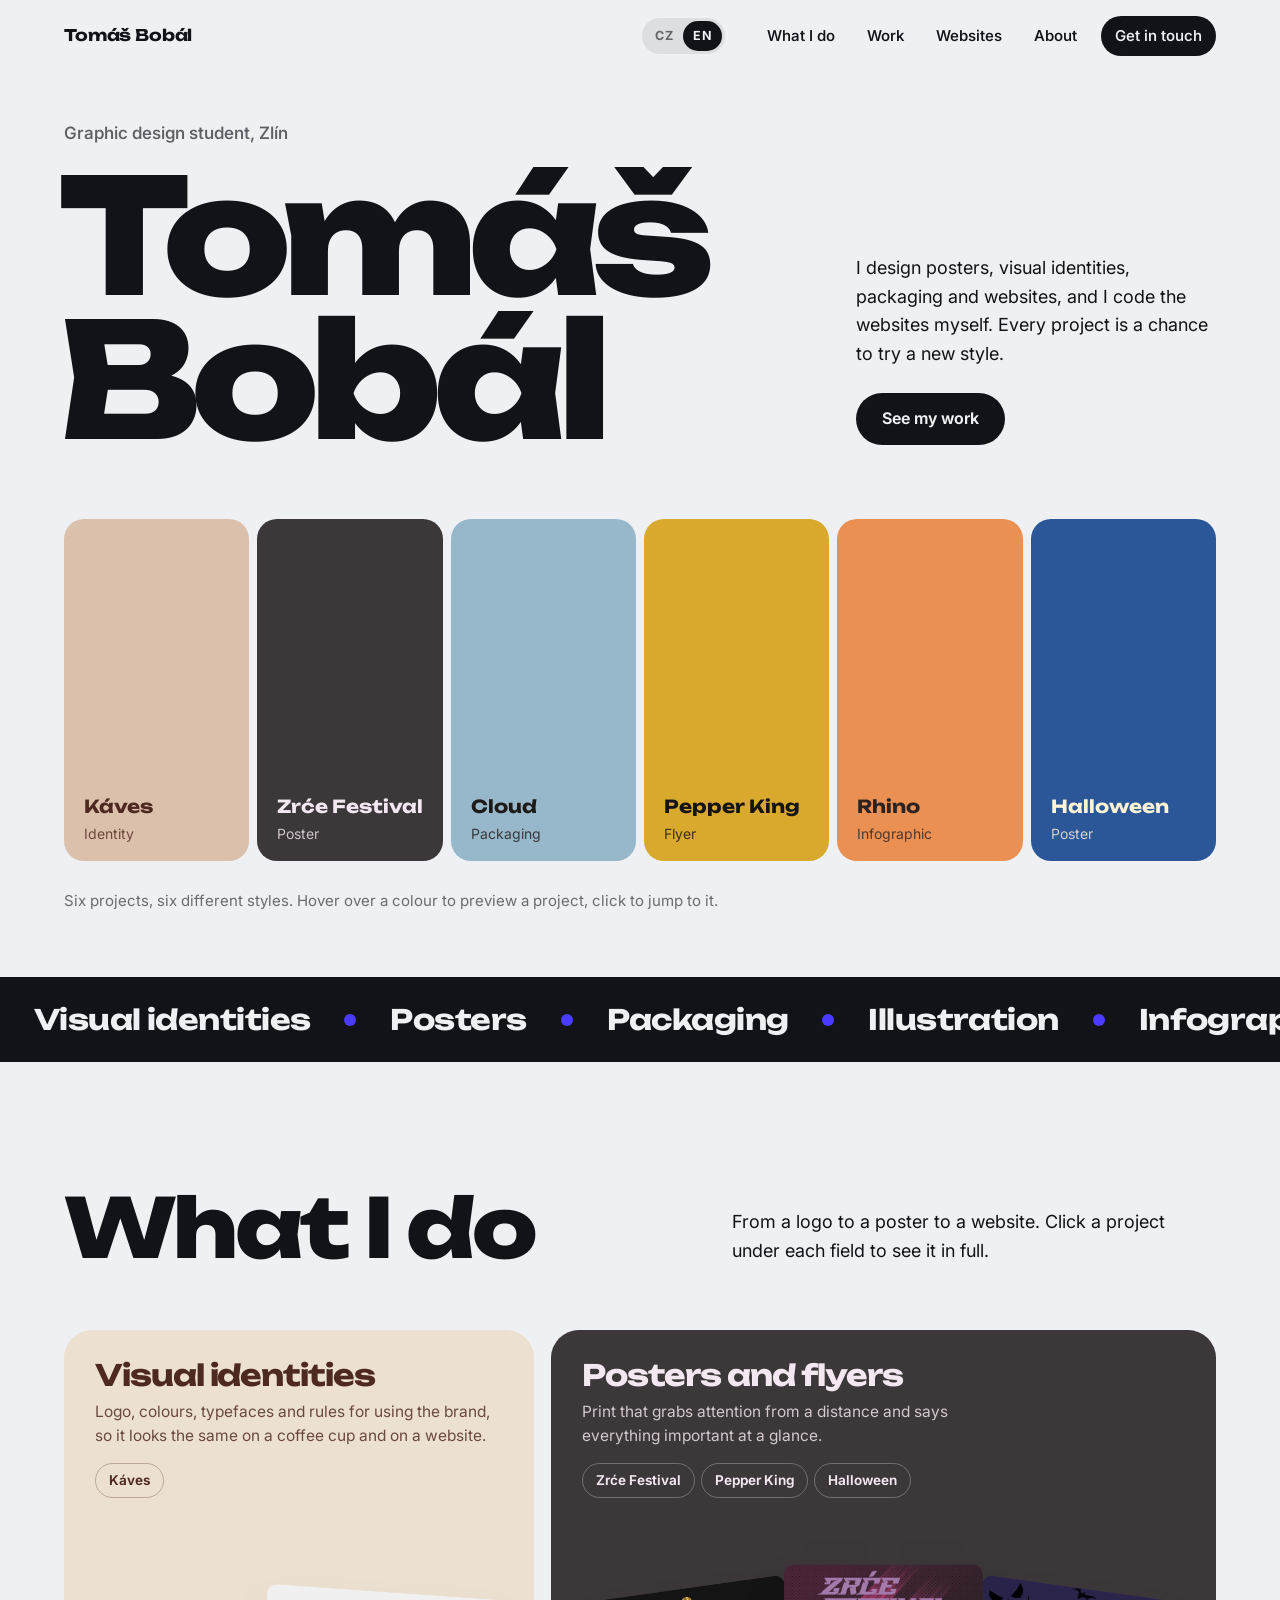
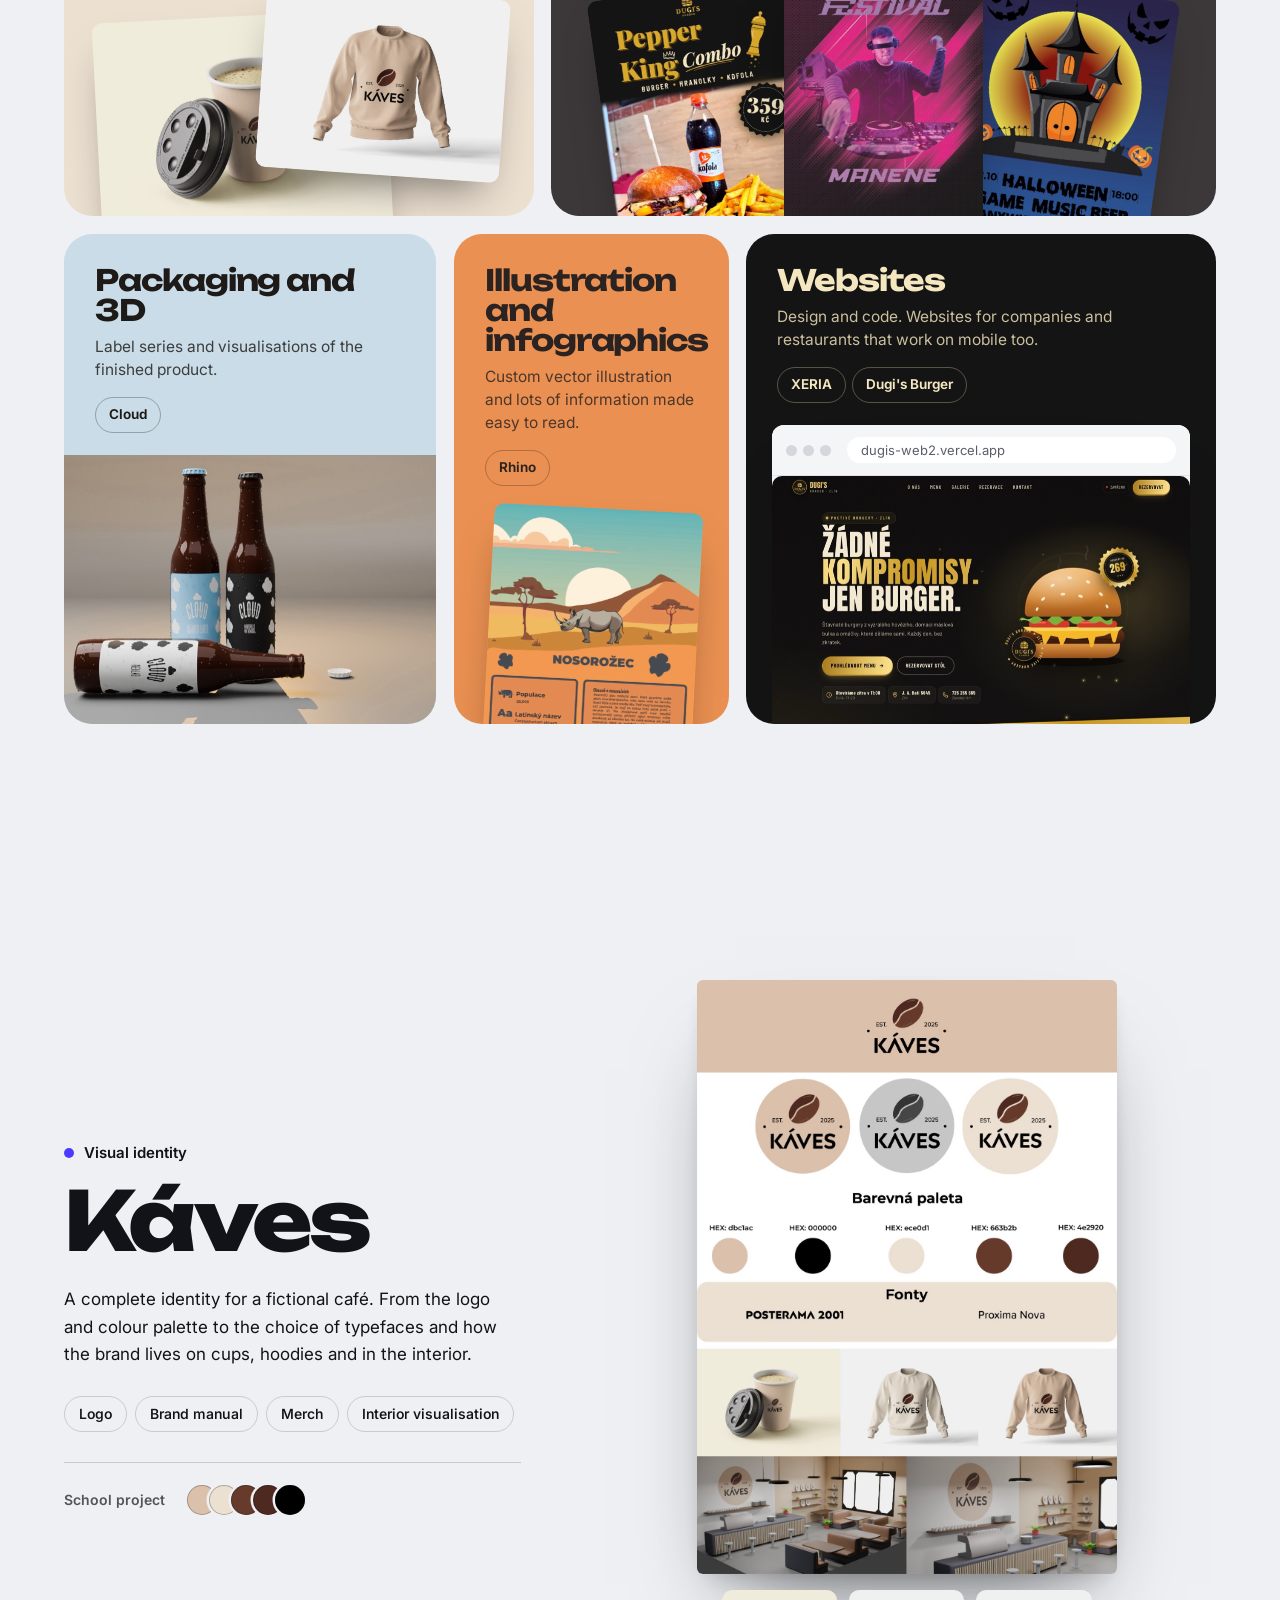
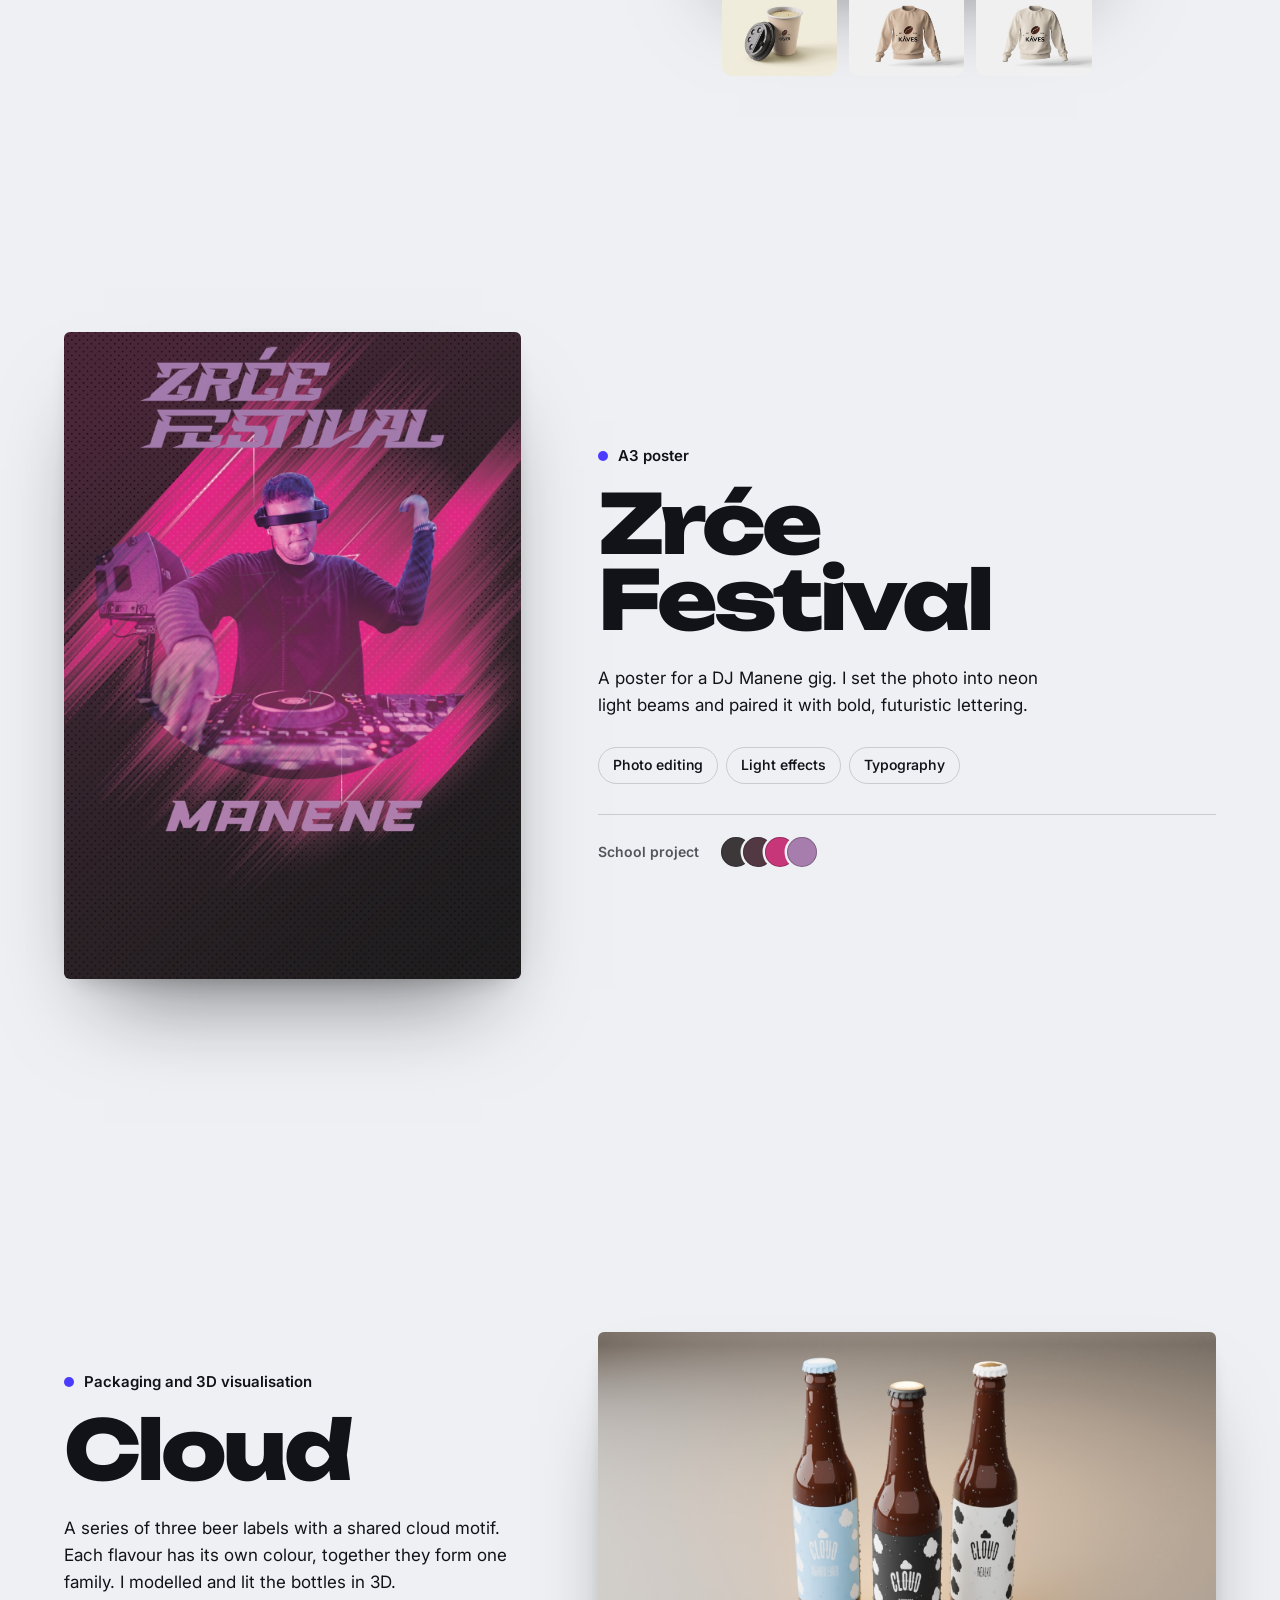
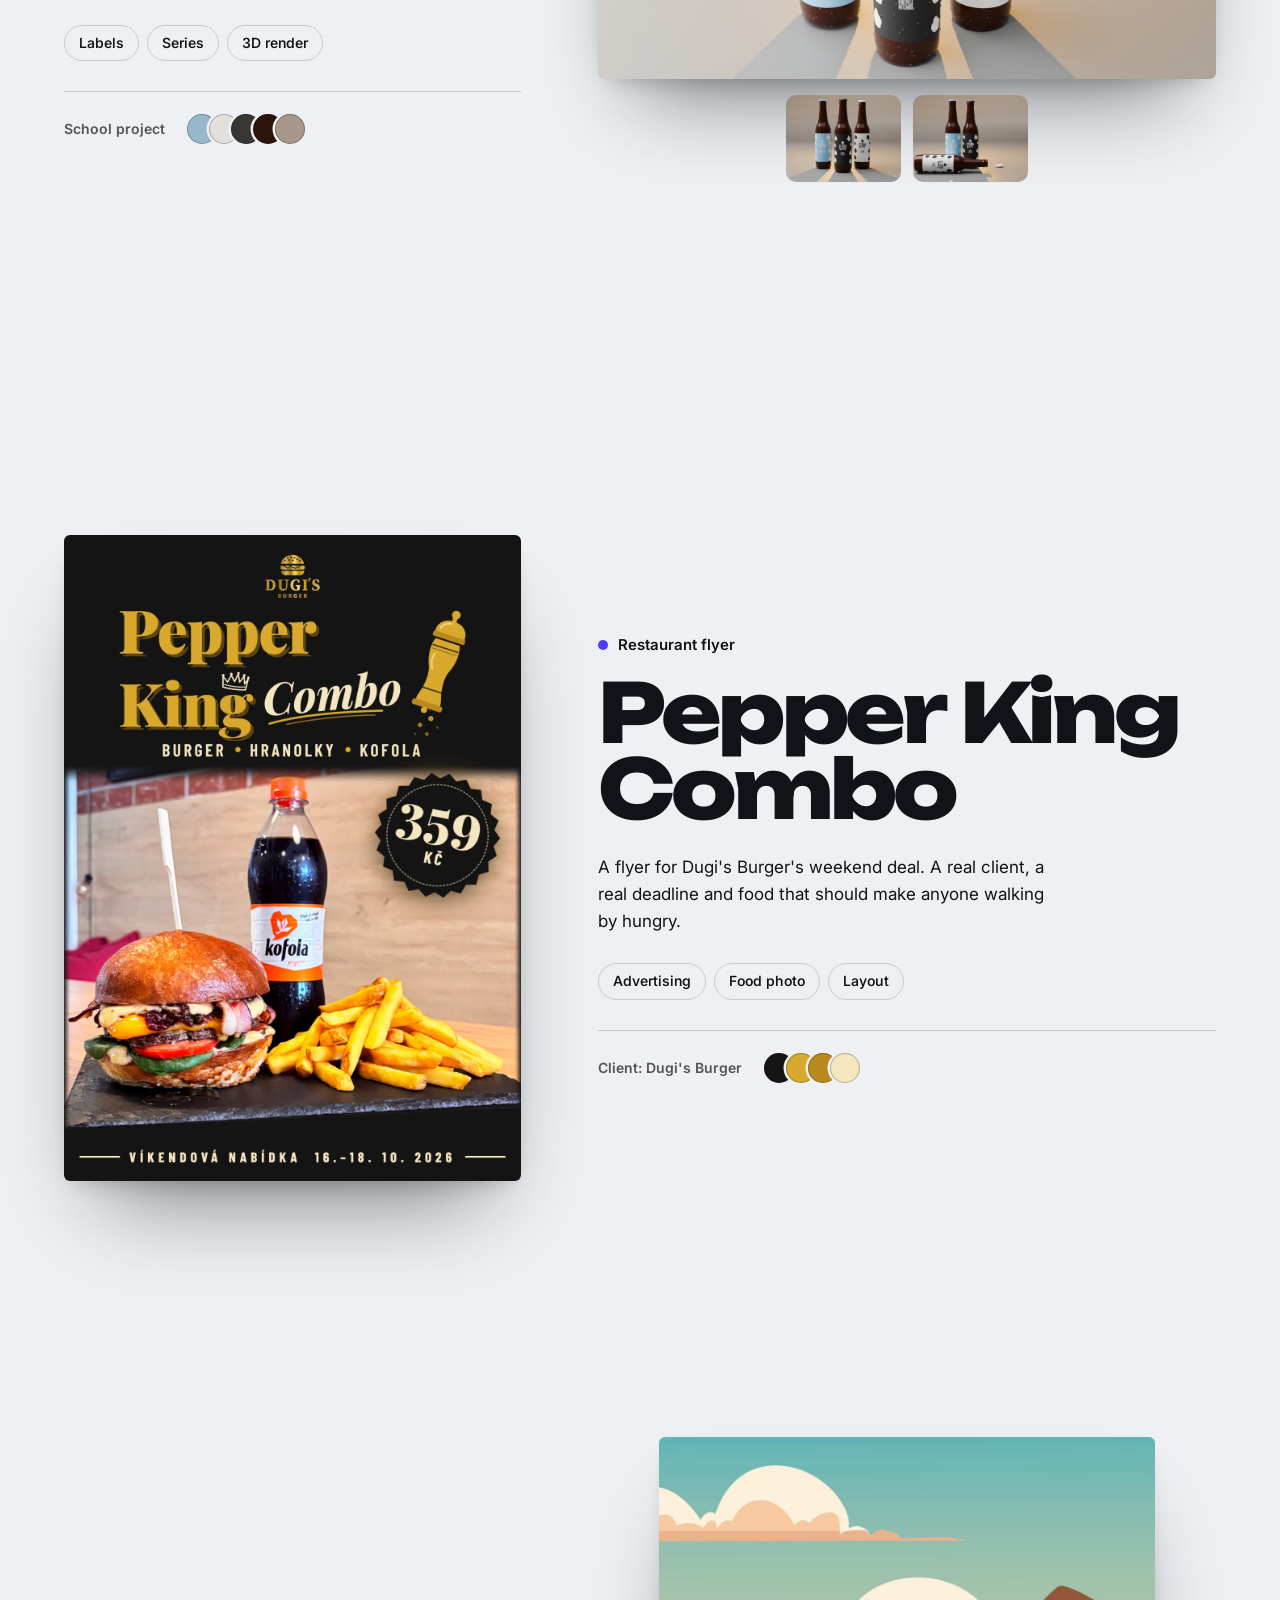
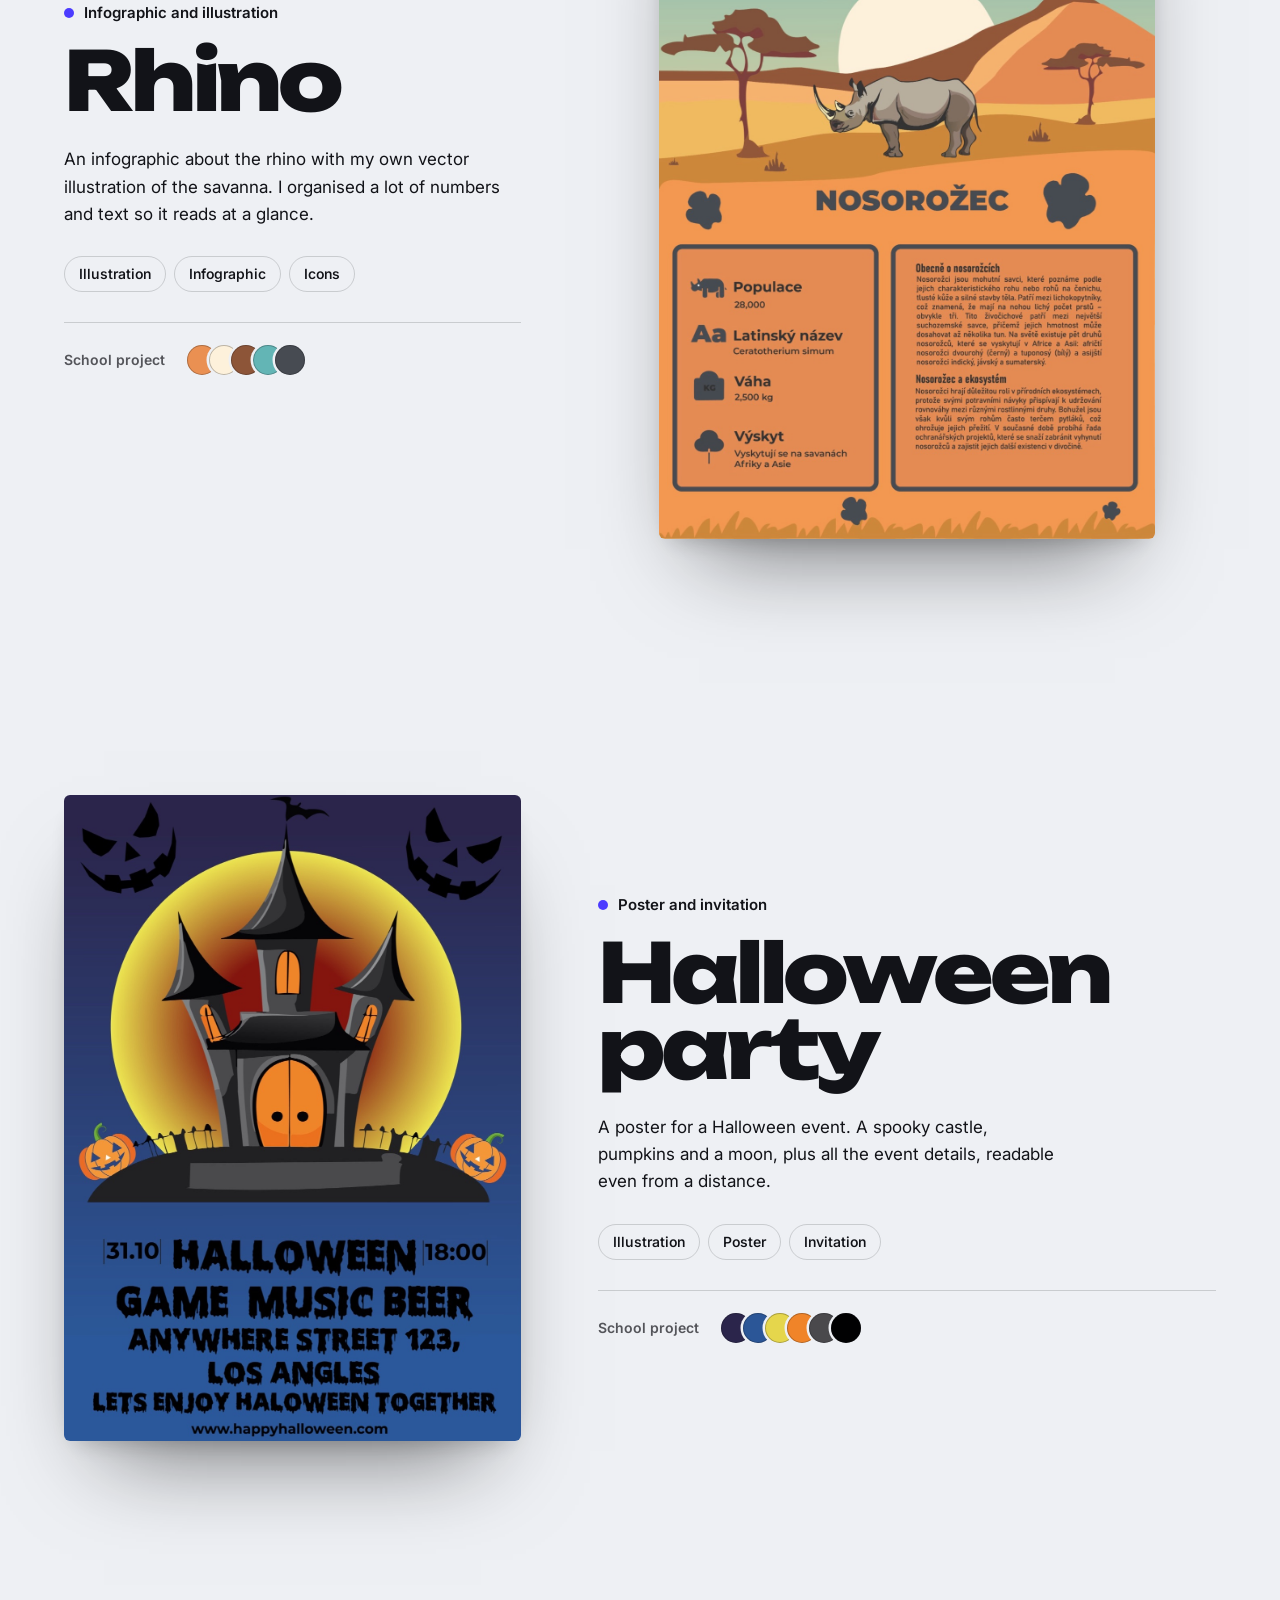
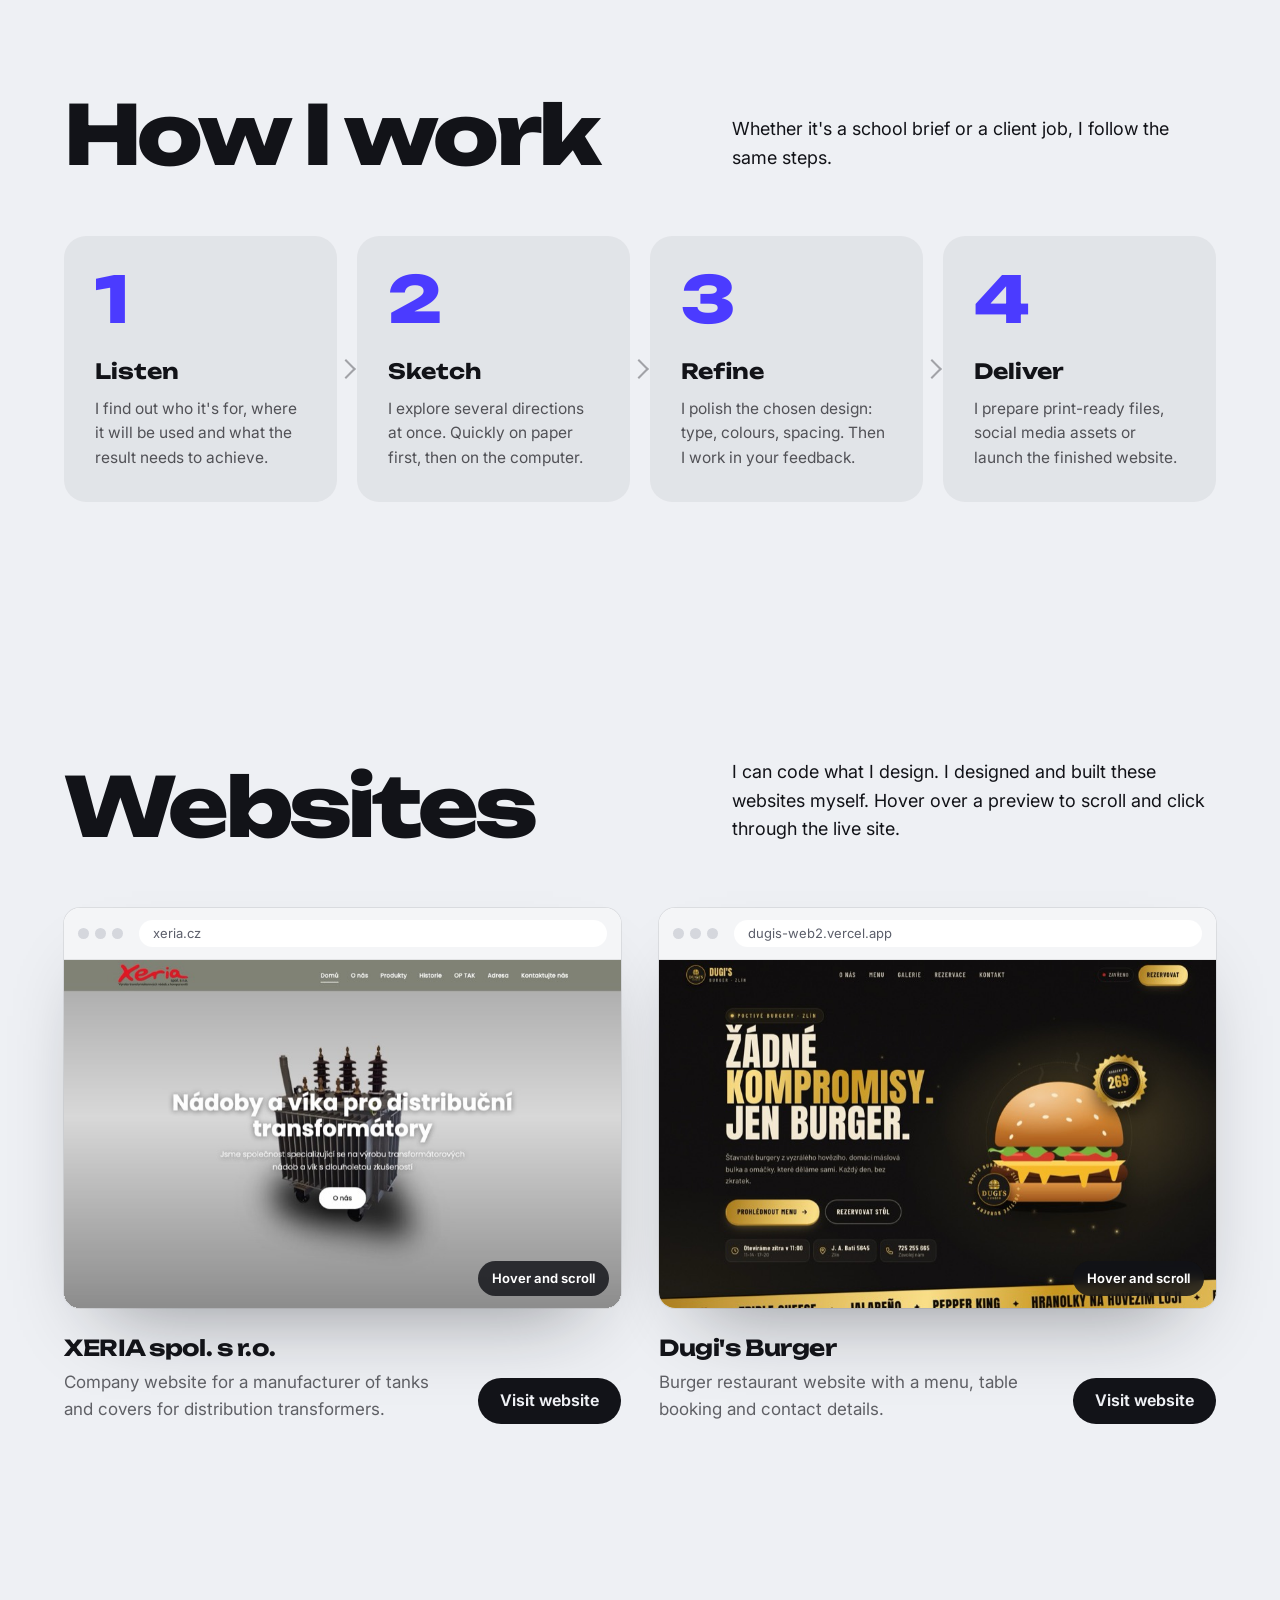
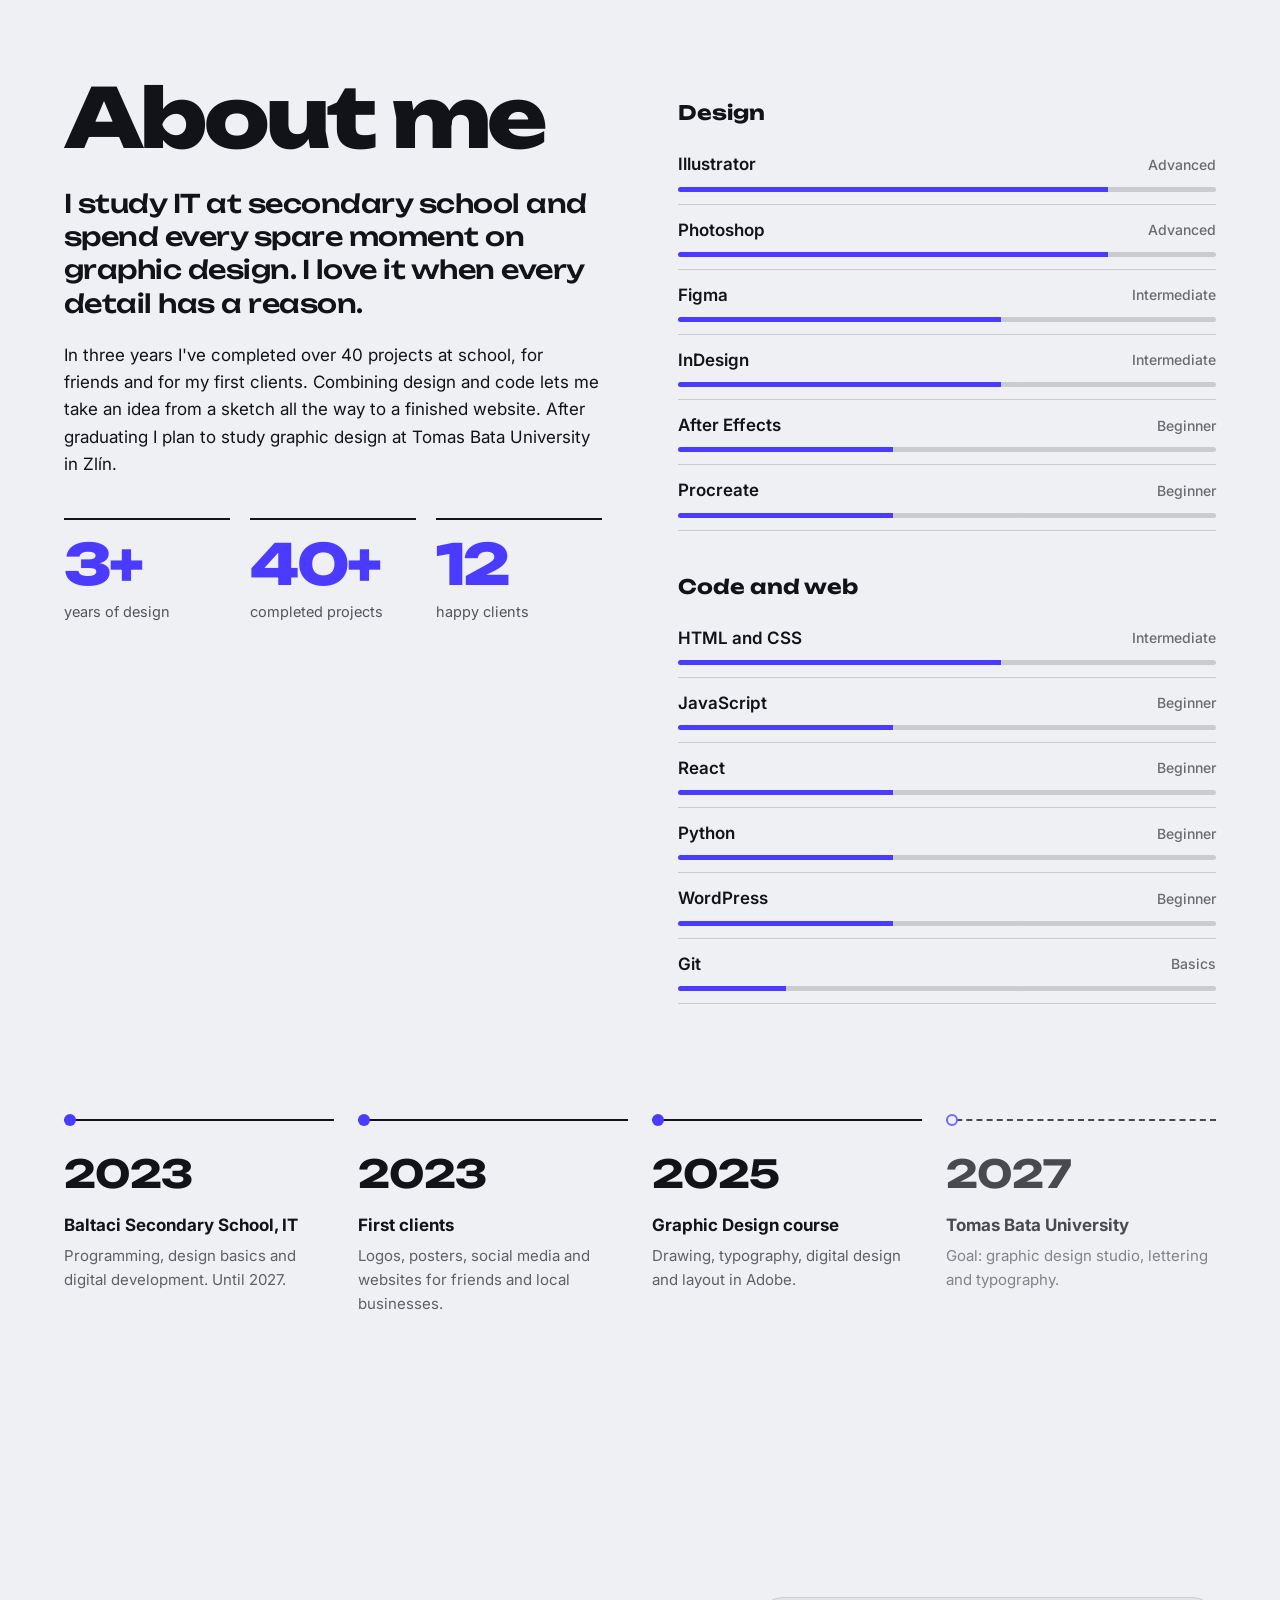
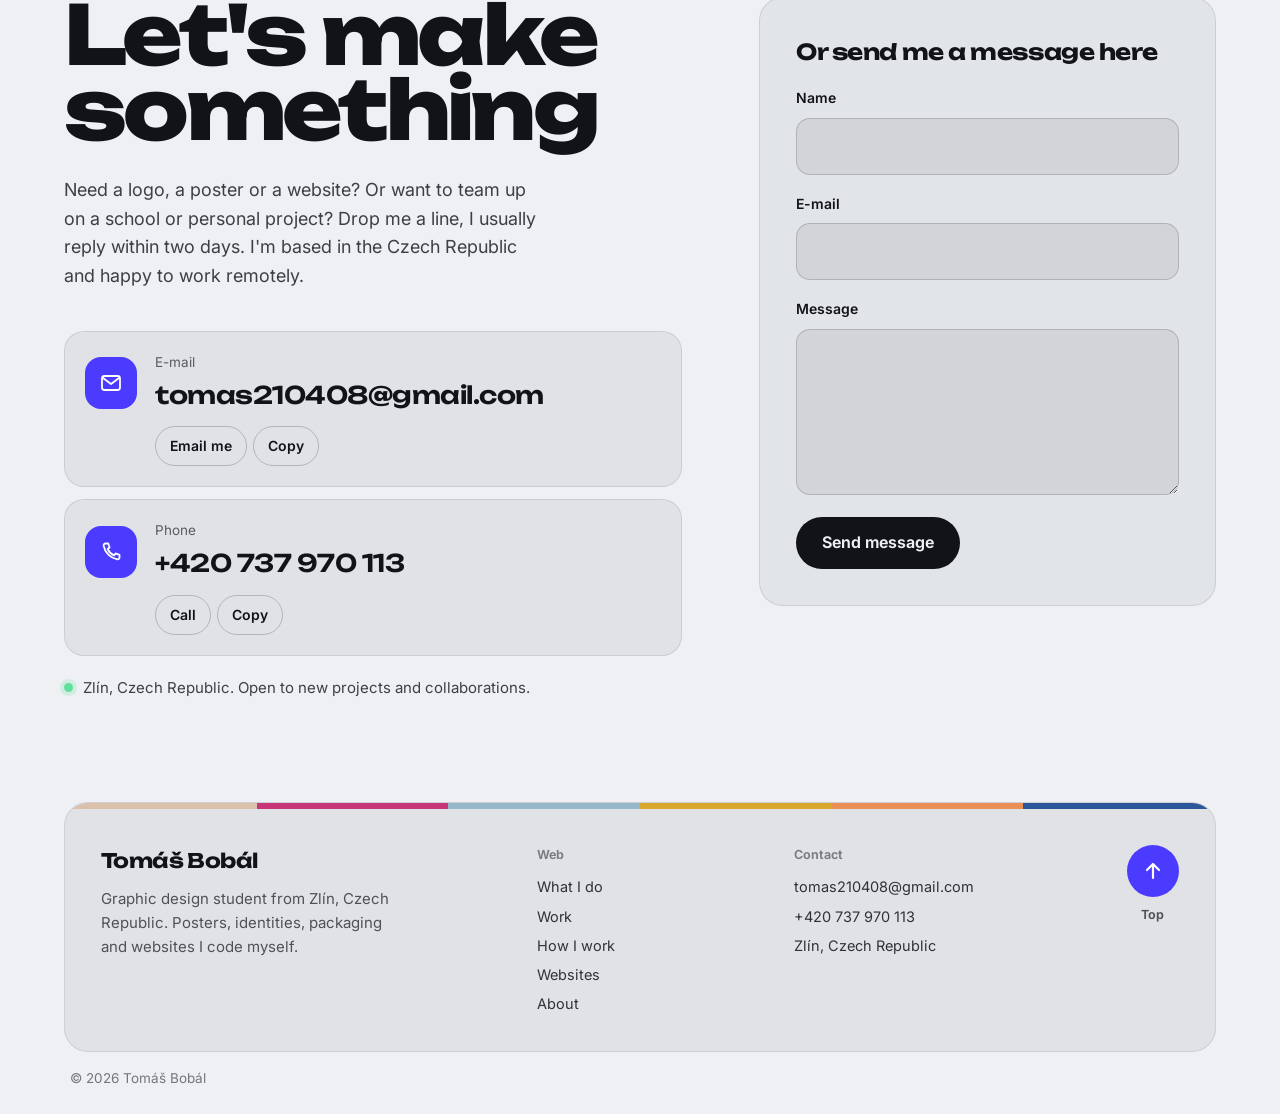
==== commit e6718aec: "optimalizace" ====
--- a/en.html
+++ b/en.html
@@ -9,8 +9,8 @@
 <link rel="alternate" hreflang="en" href="en.html">
 <link rel="preconnect" href="https://fonts.googleapis.com">
 <link rel="preconnect" href="https://fonts.gstatic.com" crossorigin>
-<link href="https://fonts.googleapis.com/css2?family=Unbounded:wght@300..900&family=Inter:wght@400..700&display=swap" rel="stylesheet">
-<link rel="stylesheet" href="style.css?v=40">
+<link href="https://fonts.googleapis.com/css2?family=Unbounded:wght@500..800&family=Inter:wght@400..700&display=swap" rel="stylesheet">
+<link rel="stylesheet" href="style.css?v=41">
 </head>
 <body>
 
@@ -48,12 +48,12 @@
   </div>
 
   <div class="palette" aria-label="Quick project overview">
-    <a class="swatch" href="#p-kaves"    style="--c:#DBC1AC; --t:#4E2920; --i:0"><img src="images/web/kaves-mikina1.jpg" alt="" loading="eager"><span class="sw-name">Káves</span><span class="sw-kind">Identity</span></a>
-    <a class="swatch" href="#p-festival" style="--c:#3C3738; --t:#F3E8F1; --i:1"><img src="images/web/festival-plakat.jpg" alt=""><span class="sw-name">Zrće Festival</span><span class="sw-kind">Poster</span></a>
-    <a class="swatch" href="#p-cloud"    style="--c:#97B7CA; --t:#1E1A18; --i:2"><img src="images/web/pivo1.jpg" alt=""><span class="sw-name">Cloud</span><span class="sw-kind">Packaging</span></a>
-    <a class="swatch" href="#p-pepper"   style="--c:#D9A92D; --t:#141414; --i:3"><img src="images/web/pepper-king-combo.jpg" alt=""><span class="sw-name">Pepper King</span><span class="sw-kind">Flyer</span></a>
-    <a class="swatch" href="#p-nosorozec" style="--c:#EA9052; --t:#2B2321; --i:4"><img src="images/web/infografika-nosorozec.jpg" alt=""><span class="sw-name">Rhino</span><span class="sw-kind">Infographic</span></a>
-    <a class="swatch" href="#p-halloween" style="--c:#2B5697; --t:#FFF3D6; --i:5"><img src="images/web/halloween-plakat.jpg?v=40" alt=""><span class="sw-name">Halloween</span><span class="sw-kind">Poster</span></a>
+    <a class="swatch" href="#p-kaves"    style="--c:#DBC1AC; --t:#4E2920; --i:0"><img decoding="async" src="images/web/sm/kaves-mikina1.jpg" alt="" loading="lazy"><span class="sw-name">Káves</span><span class="sw-kind">Identity</span></a>
+    <a class="swatch" href="#p-festival" style="--c:#3C3738; --t:#F3E8F1; --i:1"><img decoding="async" src="images/web/sm/festival-plakat.jpg?v=3" alt="" loading="lazy"><span class="sw-name">Zrće Festival</span><span class="sw-kind">Poster</span></a>
+    <a class="swatch" href="#p-cloud"    style="--c:#97B7CA; --t:#1E1A18; --i:2"><img decoding="async" src="images/web/sm/pivo1.jpg" alt="" loading="lazy"><span class="sw-name">Cloud</span><span class="sw-kind">Packaging</span></a>
+    <a class="swatch" href="#p-pepper"   style="--c:#D9A92D; --t:#141414; --i:3"><img decoding="async" src="images/web/sm/pepper-king-combo.jpg" alt="" loading="lazy"><span class="sw-name">Pepper King</span><span class="sw-kind">Flyer</span></a>
+    <a class="swatch" href="#p-nosorozec" style="--c:#EA9052; --t:#2B2321; --i:4"><img decoding="async" src="images/web/sm/infografika-nosorozec.jpg" alt="" loading="lazy"><span class="sw-name">Rhino</span><span class="sw-kind">Infographic</span></a>
+    <a class="swatch" href="#p-halloween" style="--c:#2B5697; --t:#FFF3D6; --i:5"><img decoding="async" src="images/web/sm/halloween-plakat.jpg?v=41" alt="" loading="lazy"><span class="sw-name">Halloween</span><span class="sw-kind">Poster</span></a>
   </div>
   <p class="palette-note">Six projects, six different styles. Hover over a colour to preview a project, click to jump to it.</p>
 </section>
@@ -79,8 +79,8 @@
         <div class="tile-links"><a href="#p-kaves">Káves</a></div>
       </div>
       <div class="tile-art" aria-hidden="true">
-        <img class="a1" src="images/web/kaves-hrnek.jpg" alt="" loading="lazy">
-        <img class="a2" src="images/web/kaves-mikina1.jpg" alt="" loading="lazy">
+        <img decoding="async" class="a1" src="images/web/sm/kaves-hrnek.jpg" alt="" loading="lazy">
+        <img decoding="async" class="a2" src="images/web/sm/kaves-mikina1.jpg" alt="" loading="lazy">
       </div>
     </article>
 
@@ -91,9 +91,9 @@
         <div class="tile-links"><a href="#p-festival">Zrće Festival</a><a href="#p-pepper">Pepper King</a><a href="#p-halloween">Halloween</a></div>
       </div>
       <div class="tile-art" aria-hidden="true">
-        <img class="a1" src="images/web/pepper-king-combo.jpg" alt="" loading="lazy">
-        <img class="a2" src="images/web/festival-plakat.jpg" alt="" loading="lazy">
-        <img class="a3" src="images/web/halloween-plakat.jpg?v=40" alt="" loading="lazy">
+        <img decoding="async" class="a1" src="images/web/sm/pepper-king-combo.jpg" alt="" loading="lazy">
+        <img decoding="async" class="a2" src="images/web/sm/festival-plakat.jpg?v=3" alt="" loading="lazy">
+        <img decoding="async" class="a3" src="images/web/sm/halloween-plakat.jpg?v=41" alt="" loading="lazy">
       </div>
     </article>
 
@@ -103,7 +103,7 @@
         <p>Label series and visualisations of the finished product.</p>
         <div class="tile-links"><a href="#p-cloud">Cloud</a></div>
       </div>
-      <div class="tile-art" aria-hidden="true"><img class="a1" src="images/web/pivo3.jpg" alt="" loading="lazy"></div>
+      <div class="tile-art" aria-hidden="true"><img decoding="async" class="a1" src="images/web/sm/pivo3.jpg" alt="" loading="lazy"></div>
     </article>
 
     <article class="tile t-illu" style="--c:#EA9052; --t:#2B2321">
@@ -112,7 +112,7 @@
         <p>Custom vector illustration and lots of information made easy to read.</p>
         <div class="tile-links"><a href="#p-nosorozec">Rhino</a></div>
       </div>
-      <div class="tile-art" aria-hidden="true"><img class="a1" src="images/web/infografika-nosorozec.jpg" alt="" loading="lazy"></div>
+      <div class="tile-art" aria-hidden="true"><img decoding="async" class="a1" src="images/web/sm/infografika-nosorozec.jpg" alt="" loading="lazy"></div>
     </article>
 
     <article class="tile t-web" style="--c:#141414; --t:#F4E6BE">
@@ -125,7 +125,7 @@
         <div class="site mini">
           <div class="browser">
             <div class="browser-bar"><i></i><i></i><i></i><span class="b-url">dugis-web2.vercel.app</span></div>
-            <div class="browser-view"><img class="shot" src="images/web/web-dugis.jpg?v=40" alt="Dugi's Burger website preview" loading="lazy"></div>
+            <div class="browser-view"><img decoding="async" class="shot" src="images/web/sm/web-dugis.jpg?v=41" alt="Dugi's Burger website preview" loading="lazy"></div>
           </div>
         </div>
       </div>
@@ -154,11 +154,11 @@
       <div class="p-foot"><p class="p-type">School project</p><div class="p-palette" aria-label="Project colour palette"><span style="--s:#DBC1AC" title="#DBC1AC"></span><span style="--s:#ECE0D1" title="#ECE0D1"></span><span style="--s:#663B2B" title="#663B2B"></span><span style="--s:#4E2920" title="#4E2920"></span><span style="--s:#000000" title="#000000"></span></div></div>
     </div>
     <div class="p-media" data-gallery="images/web/kaves-logo-manual.jpg,images/web/kaves-hrnek.jpg,images/web/kaves-mikina1.jpg,images/web/kaves-mikina2.jpg" data-title="Káves">
-      <button class="m-main portrait" data-index="0" aria-label="View the Káves brand manual full size"><img src="images/web/kaves-logo-manual.jpg" alt="Káves café brand manual" loading="lazy" width="1131" height="1600"></button>
+      <button class="m-main portrait" data-index="0" aria-label="View the Káves brand manual full size"><img decoding="async" src="images/web/kaves-logo-manual.jpg" alt="Káves café brand manual" loading="lazy" width="1131" height="1600"></button>
       <div class="m-thumbs">
-        <button data-index="1" aria-label="View the Káves cup"><img src="images/web/kaves-hrnek.jpg" alt="Káves coffee cup" loading="lazy"></button>
-        <button data-index="2" aria-label="View the Káves hoodie"><img src="images/web/kaves-mikina1.jpg" alt="Káves hoodie" loading="lazy"></button>
-        <button data-index="3" aria-label="View the second Káves hoodie"><img src="images/web/kaves-mikina2.jpg" alt="Káves hoodie, second colour" loading="lazy"></button>
+        <button data-index="1" aria-label="View the Káves cup"><img decoding="async" src="images/web/sm/kaves-hrnek.jpg" alt="Káves coffee cup" loading="lazy"></button>
+        <button data-index="2" aria-label="View the Káves hoodie"><img decoding="async" src="images/web/sm/kaves-mikina1.jpg" alt="Káves hoodie" loading="lazy"></button>
+        <button data-index="3" aria-label="View the second Káves hoodie"><img decoding="async" src="images/web/sm/kaves-mikina2.jpg" alt="Káves hoodie, second colour" loading="lazy"></button>
       </div>
     </div>
   </section>
@@ -171,8 +171,8 @@
       <ul class="p-tags"><li>Photo editing</li><li>Light effects</li><li>Typography</li></ul>
       <div class="p-foot"><p class="p-type">School project</p><div class="p-palette" aria-label="Project colour palette"><span style="--s:#3C3738" title="#3C3738"></span><span style="--s:#523843" title="#523843"></span><span style="--s:#C8367A" title="#C8367A"></span><span style="--s:#A77DAD" title="#A77DAD"></span></div></div>
     </div>
-    <div class="p-media" data-gallery="images/web/festival-plakat.jpg" data-title="Zrće Festival">
-      <button class="m-main portrait" data-index="0" aria-label="View the Zrće Festival poster full size"><img src="images/web/festival-plakat.jpg" alt="Zrće Festival poster, Manene" loading="lazy" width="1131" height="1600"></button>
+    <div class="p-media" data-gallery="images/web/festival-plakat.jpg?v=3" data-title="Zrće Festival">
+      <button class="m-main portrait" data-index="0" aria-label="View the Zrće Festival poster full size"><img decoding="async" src="images/web/festival-plakat.jpg?v=3" alt="Zrće Festival poster, Manene" loading="lazy" width="1131" height="1600"></button>
     </div>
   </section>
 
@@ -185,10 +185,10 @@
       <div class="p-foot"><p class="p-type">School project</p><div class="p-palette" aria-label="Project colour palette"><span style="--s:#97B7CA" title="#97B7CA"></span><span style="--s:#E3DFDD" title="#E3DFDD"></span><span style="--s:#373635" title="#373635"></span><span style="--s:#2C130B" title="#2C130B"></span><span style="--s:#A79889" title="#A79889"></span></div></div>
     </div>
     <div class="p-media" data-gallery="images/web/pivo1.jpg,images/web/pivo2.jpg,images/web/pivo3.jpg" data-title="Cloud">
-      <button class="m-main landscape" data-index="0" aria-label="View the Cloud bottles full size"><img src="images/web/pivo1.jpg" alt="Three Cloud beer bottles" loading="lazy" width="1600" height="900"></button>
+      <button class="m-main landscape" data-index="0" aria-label="View the Cloud bottles full size"><img decoding="async" src="images/web/pivo1.jpg" alt="Three Cloud beer bottles" loading="lazy" width="1600" height="900"></button>
       <div class="m-thumbs">
-        <button data-index="1" aria-label="View the second angle"><img src="images/web/pivo2.jpg" alt="Cloud bottles, second angle" loading="lazy"></button>
-        <button data-index="2" aria-label="View the third angle"><img src="images/web/pivo3.jpg" alt="Cloud bottles, third angle" loading="lazy"></button>
+        <button data-index="1" aria-label="View the second angle"><img decoding="async" src="images/web/sm/pivo2.jpg" alt="Cloud bottles, second angle" loading="lazy"></button>
+        <button data-index="2" aria-label="View the third angle"><img decoding="async" src="images/web/sm/pivo3.jpg" alt="Cloud bottles, third angle" loading="lazy"></button>
       </div>
     </div>
   </section>
@@ -202,7 +202,7 @@
       <div class="p-foot"><p class="p-type">Client: Dugi's Burger</p><div class="p-palette" aria-label="Project colour palette"><span style="--s:#141414" title="#141414"></span><span style="--s:#D9A92D" title="#D9A92D"></span><span style="--s:#B8891C" title="#B8891C"></span><span style="--s:#F4E7BE" title="#F4E7BE"></span></div></div>
     </div>
     <div class="p-media" data-gallery="images/web/pepper-king-combo.jpg" data-title="Pepper King Combo">
-      <button class="m-main portrait" data-index="0" aria-label="View the Pepper King Combo flyer full size"><img src="images/web/pepper-king-combo.jpg" alt="Dugi's Burger flyer, Pepper King Combo" loading="lazy" width="1131" height="1600"></button>
+      <button class="m-main portrait" data-index="0" aria-label="View the Pepper King Combo flyer full size"><img decoding="async" src="images/web/pepper-king-combo.jpg" alt="Dugi's Burger flyer, Pepper King Combo" loading="lazy" width="1131" height="1600"></button>
     </div>
   </section>
 
@@ -215,7 +215,7 @@
       <div class="p-foot"><p class="p-type">School project</p><div class="p-palette" aria-label="Project colour palette"><span style="--s:#EA9052" title="#EA9052"></span><span style="--s:#FDF1DB" title="#FDF1DB"></span><span style="--s:#8D5538" title="#8D5538"></span><span style="--s:#63B5B5" title="#63B5B5"></span><span style="--s:#474B52" title="#474B52"></span></div></div>
     </div>
     <div class="p-media" data-gallery="images/web/infografika-nosorozec.jpg" data-title="Rhino">
-      <button class="m-main portrait" data-index="0" aria-label="View the Rhino infographic full size"><img src="images/web/infografika-nosorozec.jpg" alt="Rhino infographic" loading="lazy" width="1131" height="1600"></button>
+      <button class="m-main portrait" data-index="0" aria-label="View the Rhino infographic full size"><img decoding="async" src="images/web/infografika-nosorozec.jpg" alt="Rhino infographic" loading="lazy" width="1131" height="1600"></button>
     </div>
   </section>
 
@@ -227,8 +227,8 @@
       <ul class="p-tags"><li>Illustration</li><li>Poster</li><li>Invitation</li></ul>
       <div class="p-foot"><p class="p-type">School project</p><div class="p-palette" aria-label="Project colour palette"><span style="--s:#2B254B" title="#2B254B"></span><span style="--s:#2B5697" title="#2B5697"></span><span style="--s:#E5D64C" title="#E5D64C"></span><span style="--s:#F08429" title="#F08429"></span><span style="--s:#4A494C" title="#4A494C"></span><span style="--s:#010102" title="#010102"></span></div></div>
     </div>
-    <div class="p-media" data-gallery="images/web/halloween-plakat.jpg?v=40" data-title="Halloween party">
-      <button class="m-main portrait" data-index="0" aria-label="View the Halloween party poster full size"><img src="images/web/halloween-plakat.jpg?v=40" alt="Halloween party poster" loading="lazy" width="1131" height="1600"></button>
+    <div class="p-media" data-gallery="images/web/halloween-plakat.jpg?v=41" data-title="Halloween party">
+      <button class="m-main portrait" data-index="0" aria-label="View the Halloween party poster full size"><img decoding="async" src="images/web/halloween-plakat.jpg?v=41" alt="Halloween party poster" loading="lazy" width="1131" height="1600"></button>
     </div>
   </section>
 
@@ -258,7 +258,7 @@
     <article class="site" data-url="https://xeria.cz">
       <div class="browser">
         <div class="browser-bar"><i></i><i></i><i></i><span class="b-url"></span></div>
-        <div class="browser-view"><span class="try-hint">Hover and scroll</span><img class="shot" src="images/web/web-xeria.jpg" alt="XERIA spol. s r.o. website preview" loading="lazy"></div>
+        <div class="browser-view"><span class="try-hint">Hover and scroll</span><img decoding="async" class="shot" src="images/web/sm/web-xeria.jpg" alt="XERIA spol. s r.o. website preview" loading="lazy"></div>
       </div>
       <div class="site-info">
         <div>
@@ -271,7 +271,7 @@
     <article class="site" data-url="https://dugis-web2.vercel.app">
       <div class="browser">
         <div class="browser-bar"><i></i><i></i><i></i><span class="b-url"></span></div>
-        <div class="browser-view"><span class="try-hint">Hover and scroll</span><img class="shot" src="images/web/web-dugis.jpg?v=40" alt="Dugi's Burger website preview" loading="lazy"></div>
+        <div class="browser-view"><span class="try-hint">Hover and scroll</span><img decoding="async" class="shot" src="images/web/sm/web-dugis.jpg?v=41" alt="Dugi's Burger website preview" loading="lazy"></div>
       </div>
       <div class="site-info">
         <div>
@@ -453,12 +453,12 @@
   <button class="lb-close" aria-label="Close">Close</button>
   <button class="lb-nav prev" aria-label="Previous image">‹</button>
   <figure>
-    <img alt="">
+    <img decoding="async" alt="">
     <figcaption><span class="lb-title"></span><span class="lb-count"></span></figcaption>
   </figure>
   <button class="lb-nav next" aria-label="Next image">›</button>
 </div>
 
-<script src="script.js?v=40"></script>
+<script src="script.js?v=43"></script>
 </body>
 </html>
--- a/style.css
+++ b/style.css
@@ -29,7 +29,13 @@
   line-height:1.6;
   -webkit-font-smoothing:antialiased;
   overflow-x:hidden;
-  transition:background-color .8s var(--ease), color .8s var(--ease);
+  transition:color .35s ease;
+}
+/* pozadí se prolíná na vlastní pevné vrstvě (levnější než přebarvovat celou stránku) */
+body::before{
+  content:""; position:fixed; inset:0; z-index:-1; pointer-events:none;
+  background:var(--bg);
+  transition:background-color .8s var(--ease);
 }
 img{display:block; max-width:100%; height:auto;}
 a{color:inherit;}
@@ -378,7 +384,8 @@
 
 /* ---------- běžící pás oborů ---------- */
 .band{overflow:hidden; background:var(--fg); color:var(--bg); transition:background-color .8s, color .8s;}
-.band-track{display:flex; width:max-content; animation:band 38s linear infinite;}
+.band-track{display:flex; width:max-content; animation:band 38s linear infinite; will-change:transform;}
+.band.paused .band-track{animation-play-state:paused;}
 .band span{
   display:flex; align-items:center; white-space:nowrap;
   padding:20px 0 20px 34px;
@@ -543,6 +550,8 @@
 
   /* horní hlavička: jen jméno, schová se spolu s lištou */
   .nav{display:none;}
+  .top.scrolled{backdrop-filter:none; -webkit-backdrop-filter:none; background:color-mix(in srgb, var(--bg) 96%, transparent);}
+  .tabbar{backdrop-filter:none; -webkit-backdrop-filter:none; background:color-mix(in srgb, var(--fg) 96%, transparent);}
   body{padding-bottom:calc(96px + env(safe-area-inset-bottom));}
   .foot{padding-bottom:20px;}
 }
